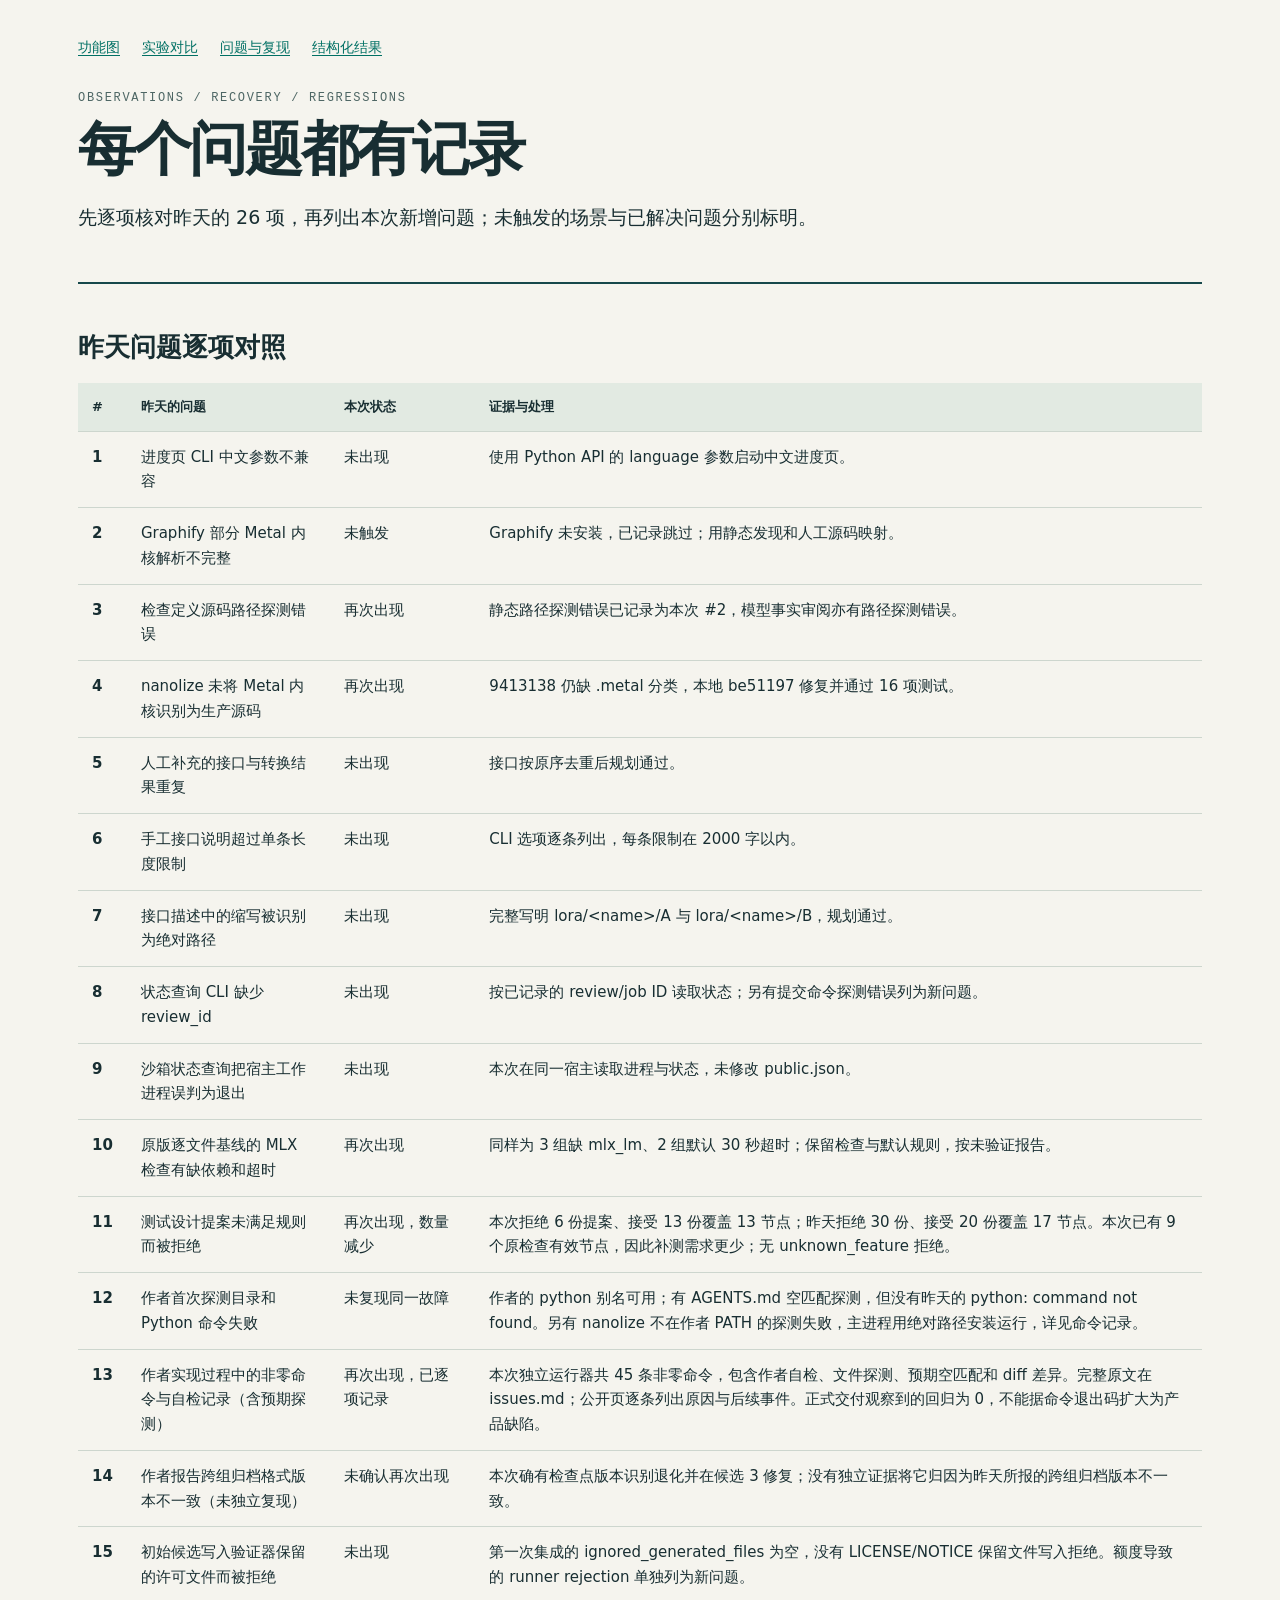
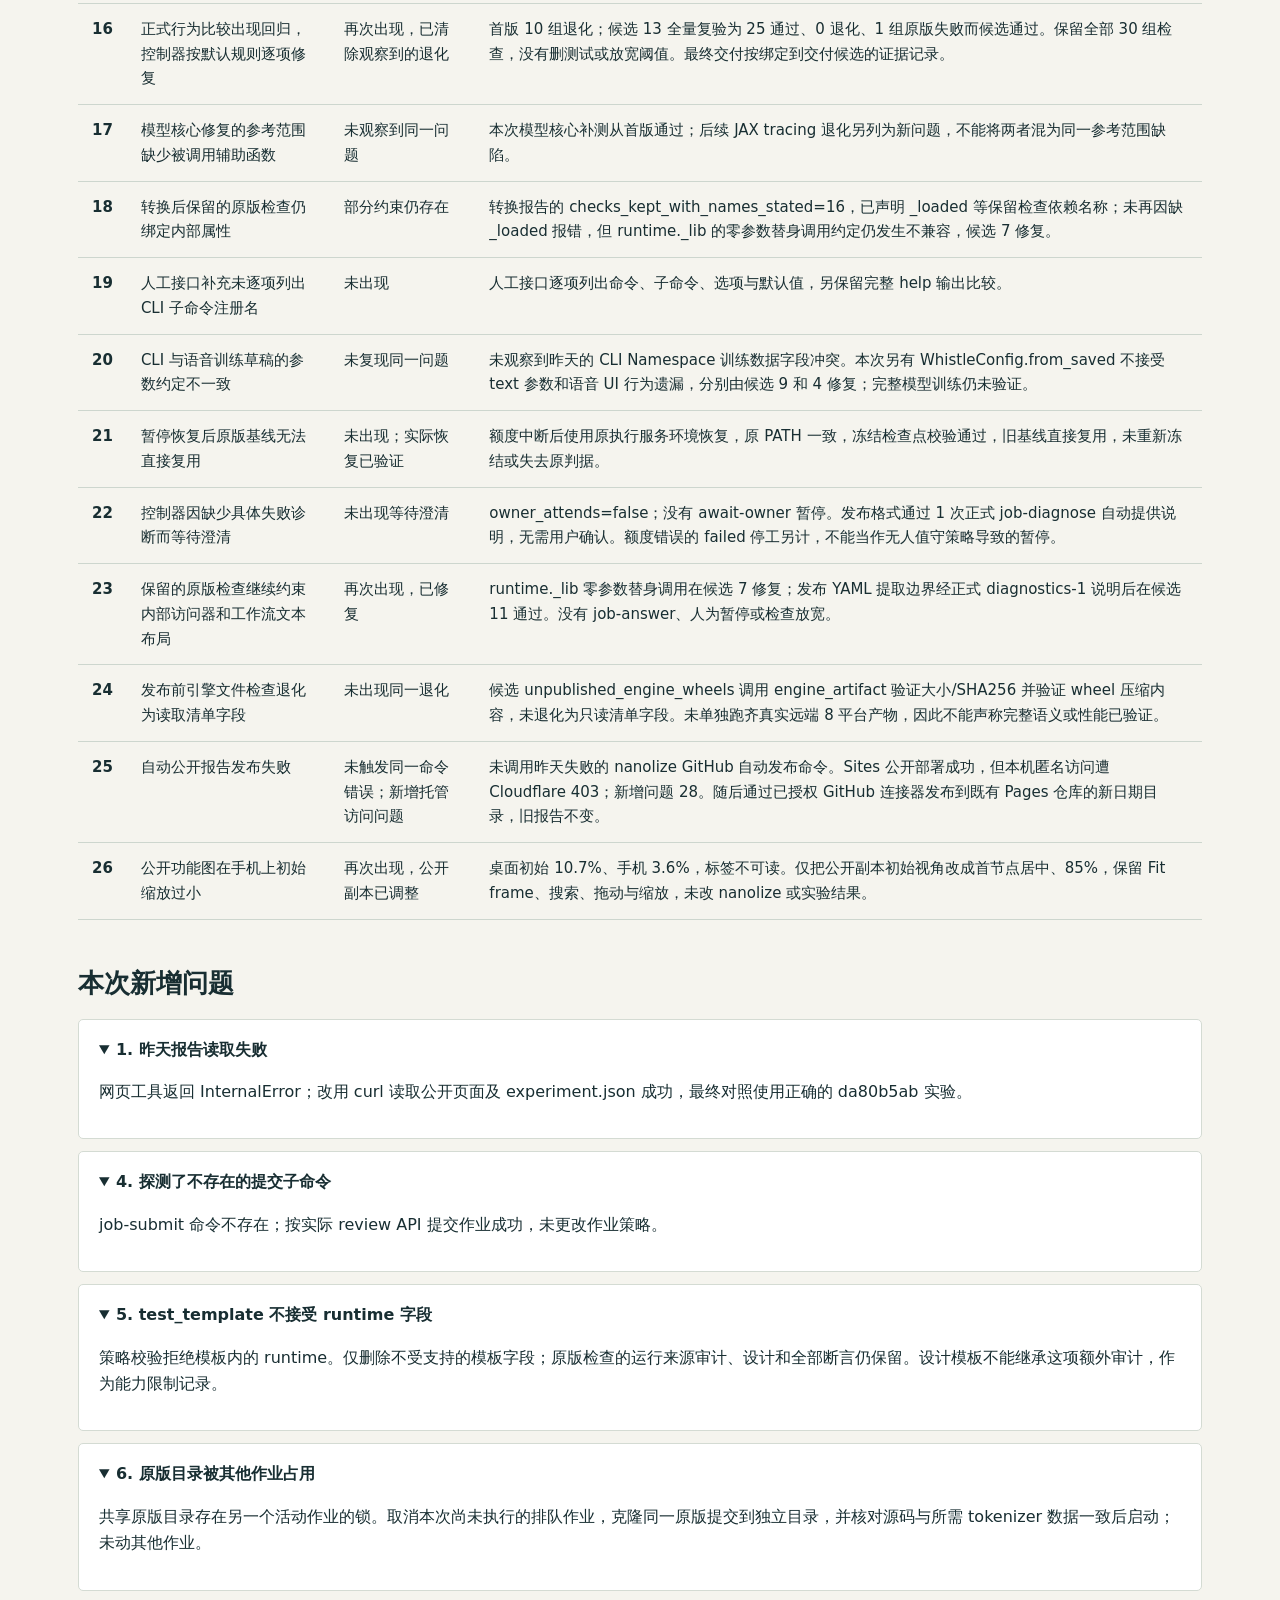
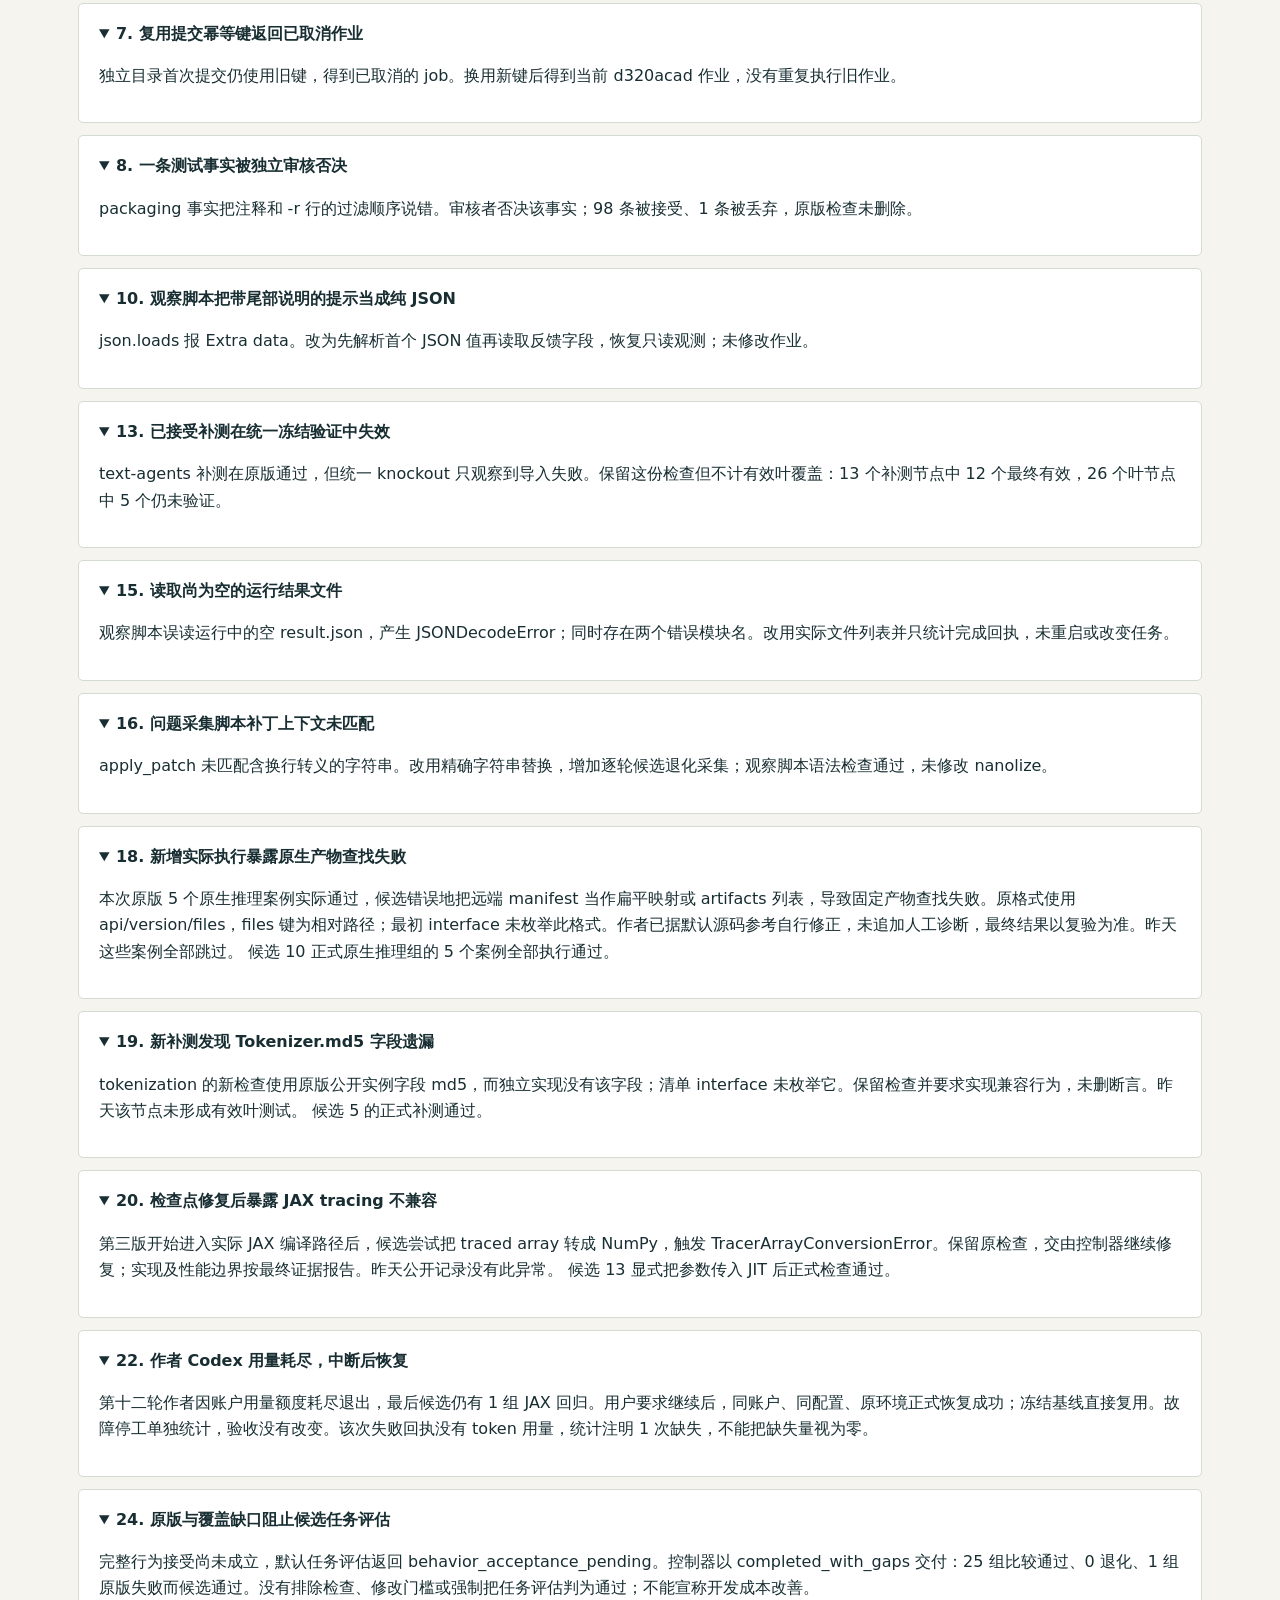
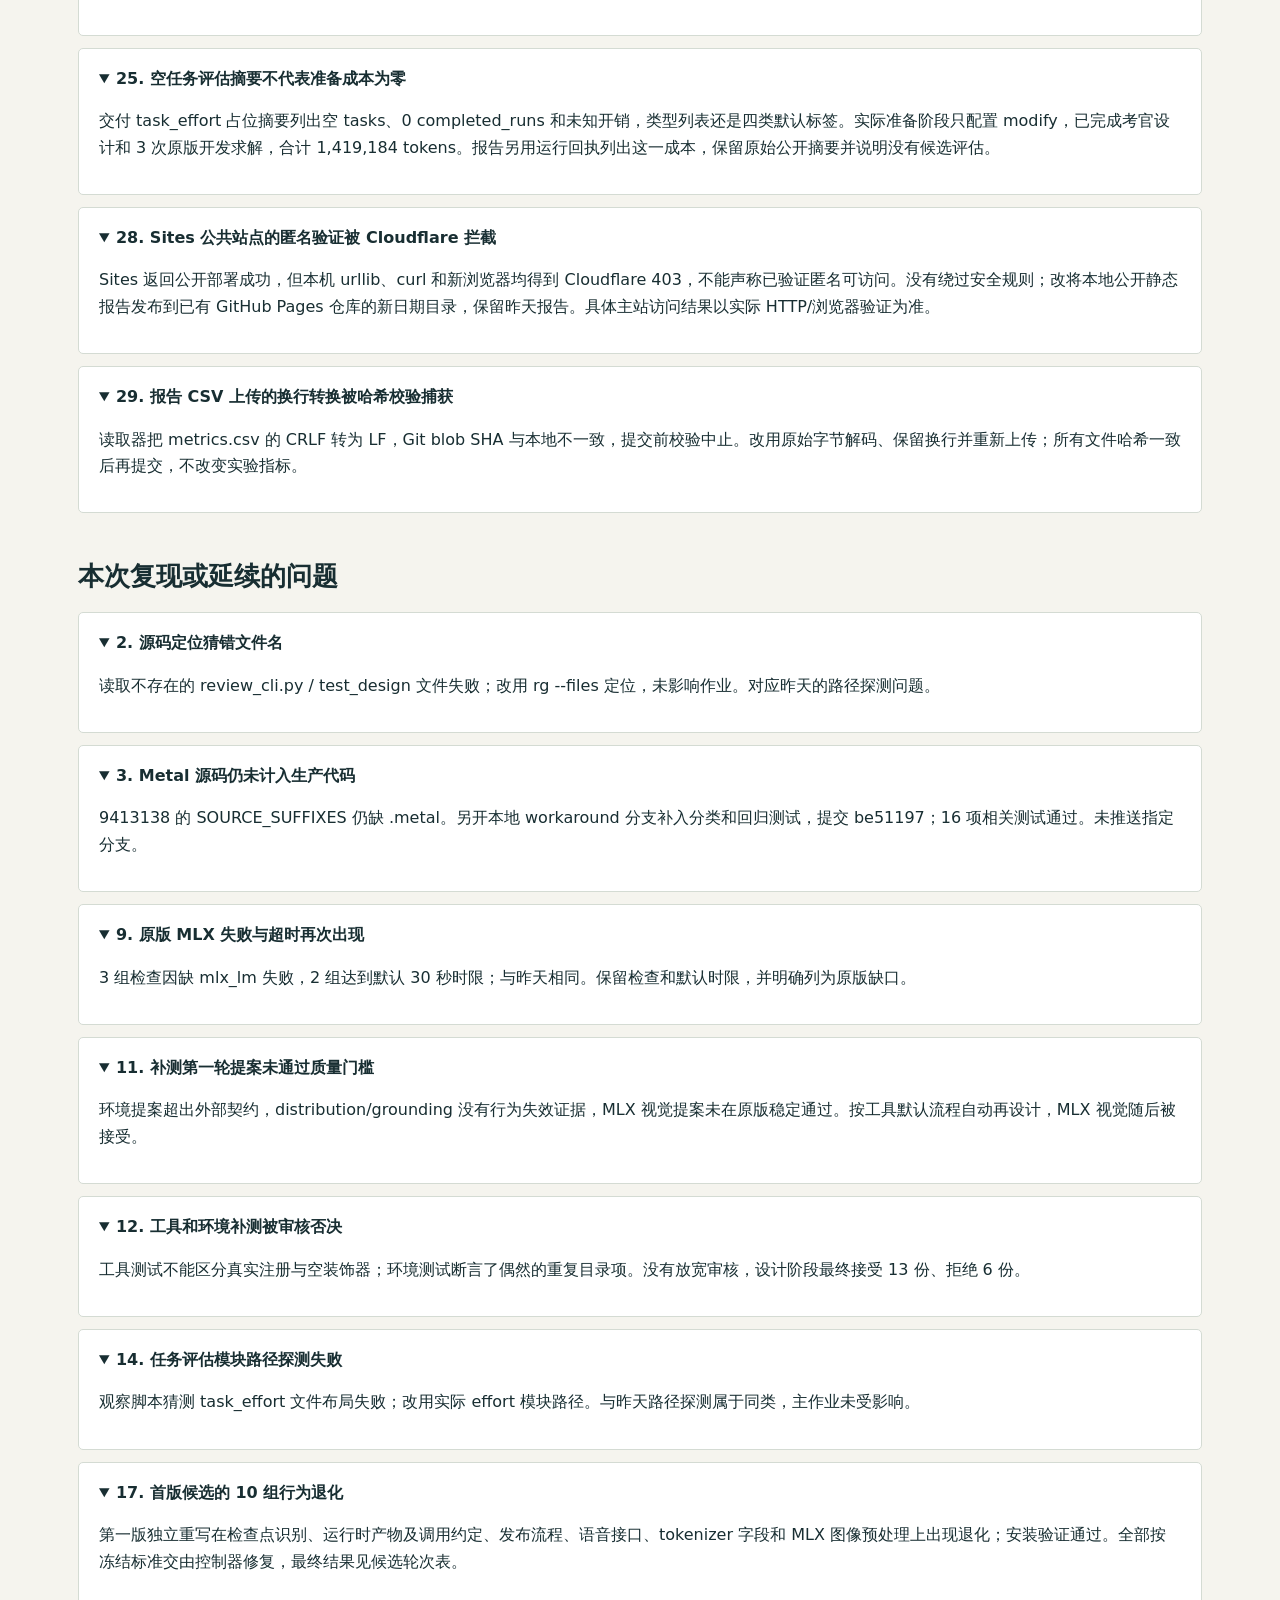
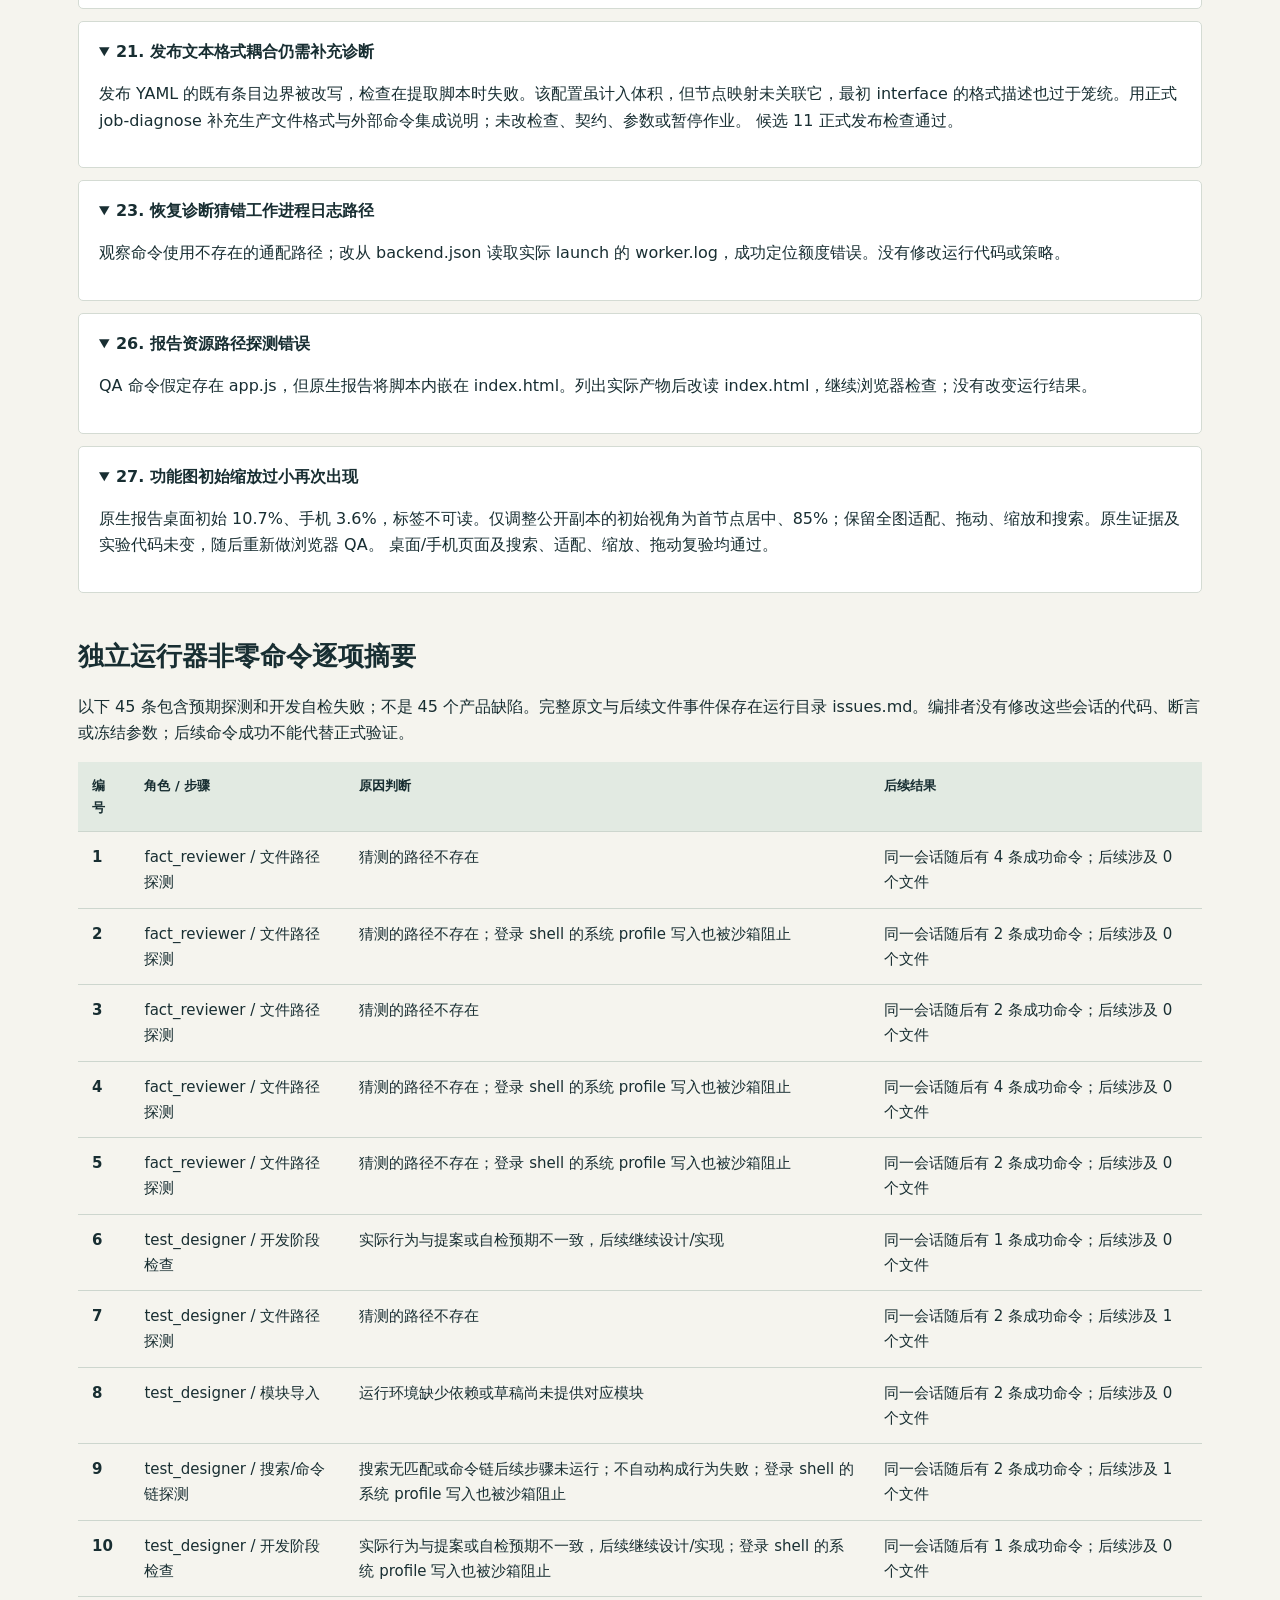
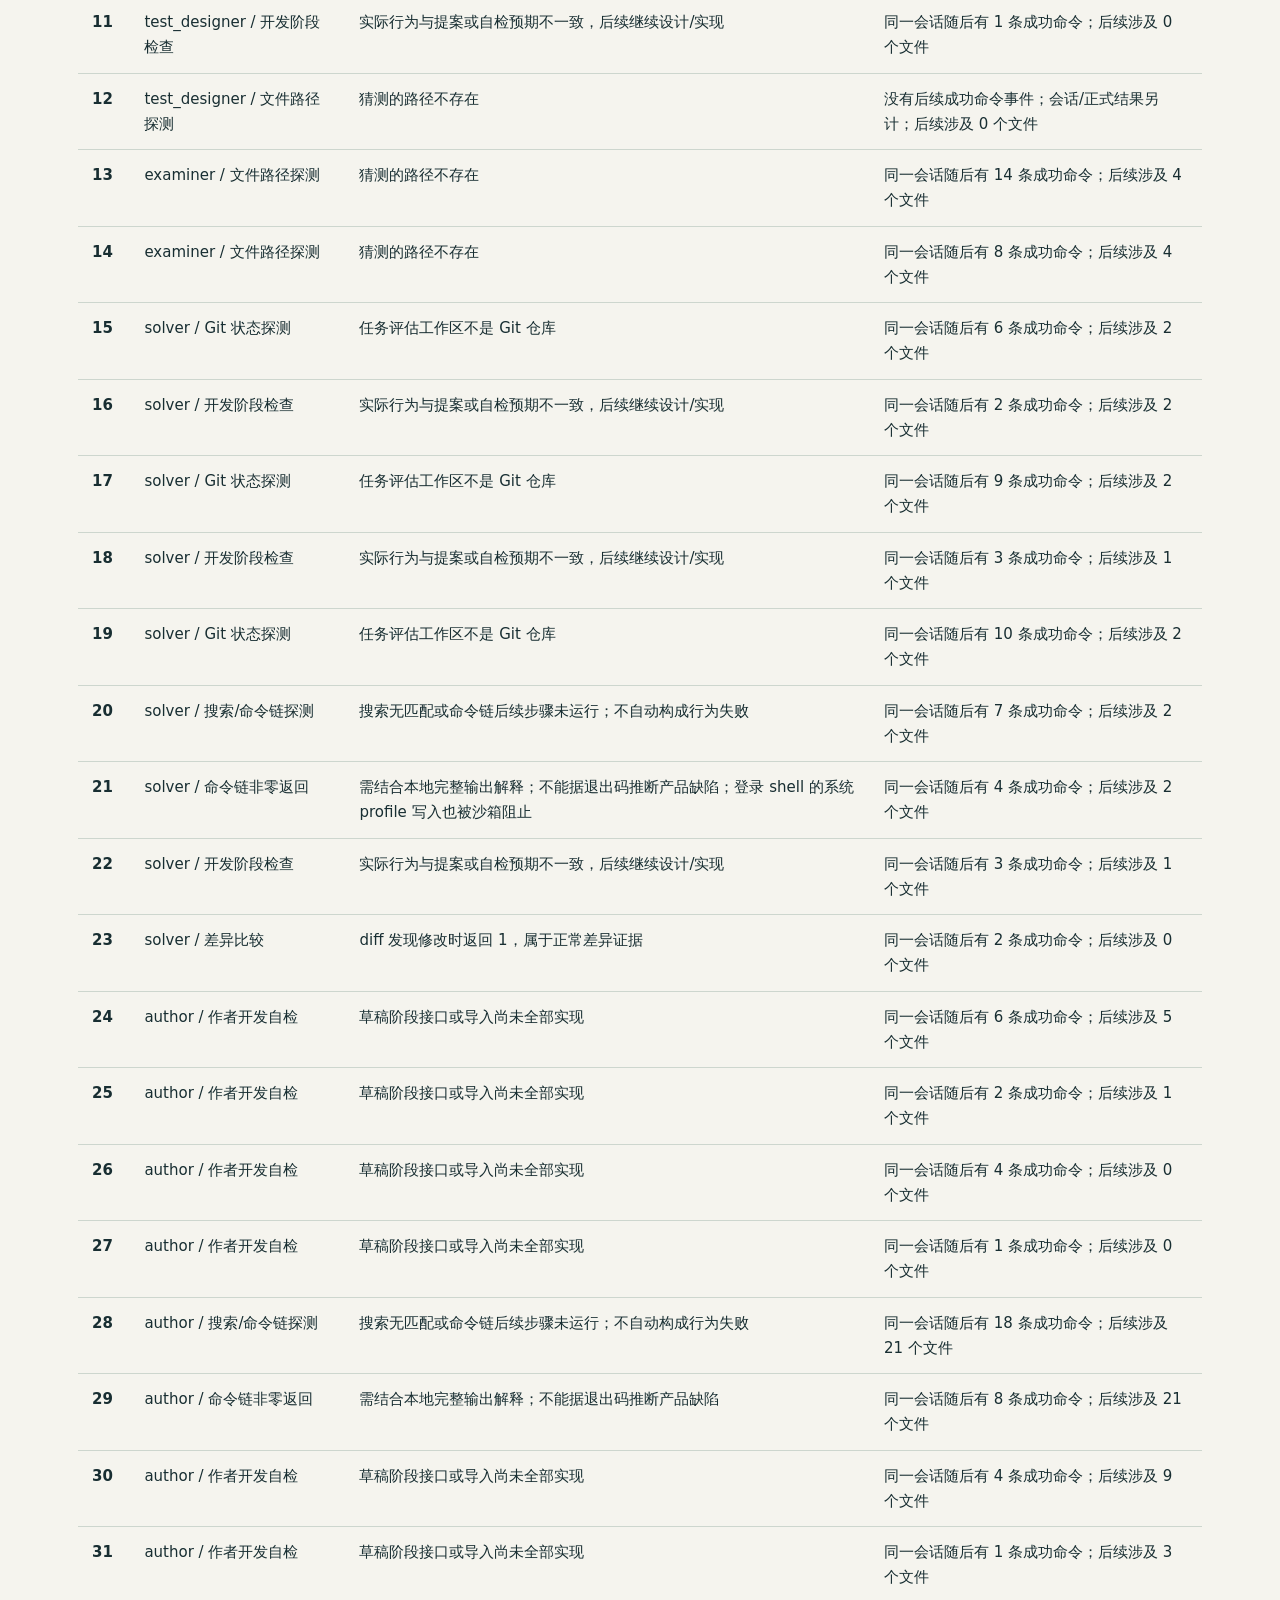
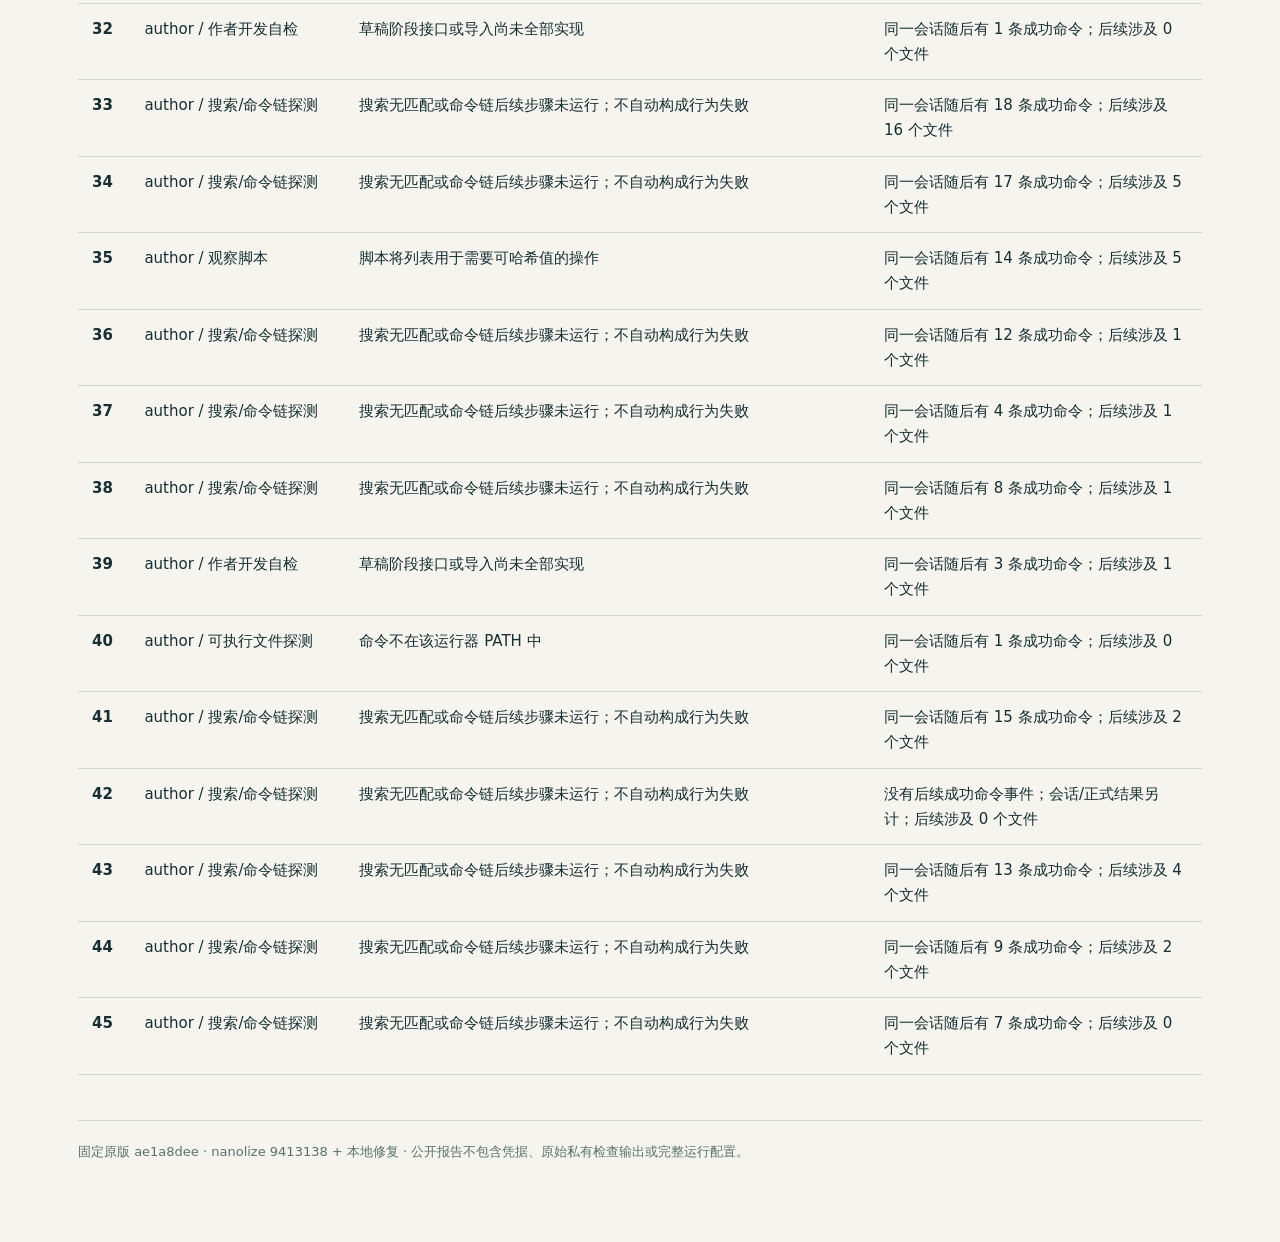
==== cactus-graph-contract-20261114-final/issues.html @ 319ea364 "Publish Cactus 9413138 completed run and prior-run comparison" ====
<!doctype html><html lang="zh-CN"><head><meta charset="utf-8"><meta name="viewport" content="width=device-width,initial-scale=1"><title>Cactus 9413138 · 问题对照</title><link rel="stylesheet" href="experiment.css"></head><body><main><nav><a href="index.html">功能图</a><a href="run-details.html">实验对比</a><a href="issues.html">问题与复现</a><a href="experiment.json">结构化结果</a></nav><header><p class="eyebrow">OBSERVATIONS / RECOVERY / REGRESSIONS</p><h1>每个问题都有记录</h1><p class="lead">先逐项核对昨天的 26 项，再列出本次新增问题；未触发的场景与已解决问题分别标明。</p></header><h2>昨天问题逐项对照</h2><div class="table-wrap"><table><thead><tr><th>#</th><th>昨天的问题</th><th>本次状态</th><th>证据与处理</th></tr></thead><tbody><tr><td>1</td><td>进度页 CLI 中文参数不兼容</td><td>未出现</td><td>使用 Python API 的 language 参数启动中文进度页。</td></tr><tr><td>2</td><td>Graphify 部分 Metal 内核解析不完整</td><td>未触发</td><td>Graphify 未安装，已记录跳过；用静态发现和人工源码映射。</td></tr><tr><td>3</td><td>检查定义源码路径探测错误</td><td>再次出现</td><td>静态路径探测错误已记录为本次 #2，模型事实审阅亦有路径探测错误。</td></tr><tr><td>4</td><td>nanolize 未将 Metal 内核识别为生产源码</td><td>再次出现</td><td>9413138 仍缺 .metal 分类，本地 be51197 修复并通过 16 项测试。</td></tr><tr><td>5</td><td>人工补充的接口与转换结果重复</td><td>未出现</td><td>接口按原序去重后规划通过。</td></tr><tr><td>6</td><td>手工接口说明超过单条长度限制</td><td>未出现</td><td>CLI 选项逐条列出，每条限制在 2000 字以内。</td></tr><tr><td>7</td><td>接口描述中的缩写被识别为绝对路径</td><td>未出现</td><td>完整写明 lora/&lt;name&gt;/A 与 lora/&lt;name&gt;/B，规划通过。</td></tr><tr><td>8</td><td>状态查询 CLI 缺少 review_id</td><td>未出现</td><td>按已记录的 review/job ID 读取状态；另有提交命令探测错误列为新问题。</td></tr><tr><td>9</td><td>沙箱状态查询把宿主工作进程误判为退出</td><td>未出现</td><td>本次在同一宿主读取进程与状态，未修改 public.json。</td></tr><tr><td>10</td><td>原版逐文件基线的 MLX 检查有缺依赖和超时</td><td>再次出现</td><td>同样为 3 组缺 mlx_lm、2 组默认 30 秒超时；保留检查与默认规则，按未验证报告。</td></tr><tr><td>11</td><td>测试设计提案未满足规则而被拒绝</td><td>再次出现，数量减少</td><td>本次拒绝 6 份提案、接受 13 份覆盖 13 节点；昨天拒绝 30 份、接受 20 份覆盖 17 节点。本次已有 9 个原检查有效节点，因此补测需求更少；无 unknown_feature 拒绝。</td></tr><tr><td>12</td><td>作者首次探测目录和 Python 命令失败</td><td>未复现同一故障</td><td>作者的 python 别名可用；有 AGENTS.md 空匹配探测，但没有昨天的 python: command not found。另有 nanolize 不在作者 PATH 的探测失败，主进程用绝对路径安装运行，详见命令记录。</td></tr><tr><td>13</td><td>作者实现过程中的非零命令与自检记录（含预期探测）</td><td>再次出现，已逐项记录</td><td>本次独立运行器共 45 条非零命令，包含作者自检、文件探测、预期空匹配和 diff 差异。完整原文在 issues.md；公开页逐条列出原因与后续事件。正式交付观察到的回归为 0，不能据命令退出码扩大为产品缺陷。</td></tr><tr><td>14</td><td>作者报告跨组归档格式版本不一致（未独立复现）</td><td>未确认再次出现</td><td>本次确有检查点版本识别退化并在候选 3 修复；没有独立证据将它归因为昨天所报的跨组归档版本不一致。</td></tr><tr><td>15</td><td>初始候选写入验证器保留的许可文件而被拒绝</td><td>未出现</td><td>第一次集成的 ignored_generated_files 为空，没有 LICENSE/NOTICE 保留文件写入拒绝。额度导致的 runner rejection 单独列为新问题。</td></tr><tr><td>16</td><td>正式行为比较出现回归，控制器按默认规则逐项修复</td><td>再次出现，已清除观察到的退化</td><td>首版 10 组退化；候选 13 全量复验为 25 通过、0 退化、1 组原版失败而候选通过。保留全部 30 组检查，没有删测试或放宽阈值。最终交付按绑定到交付候选的证据记录。</td></tr><tr><td>17</td><td>模型核心修复的参考范围缺少被调用辅助函数</td><td>未观察到同一问题</td><td>本次模型核心补测从首版通过；后续 JAX tracing 退化另列为新问题，不能将两者混为同一参考范围缺陷。</td></tr><tr><td>18</td><td>转换后保留的原版检查仍绑定内部属性</td><td>部分约束仍存在</td><td>转换报告的 checks_kept_with_names_stated=16，已声明 _loaded 等保留检查依赖名称；未再因缺 _loaded 报错，但 runtime._lib 的零参数替身调用约定仍发生不兼容，候选 7 修复。</td></tr><tr><td>19</td><td>人工接口补充未逐项列出 CLI 子命令注册名</td><td>未出现</td><td>人工接口逐项列出命令、子命令、选项与默认值，另保留完整 help 输出比较。</td></tr><tr><td>20</td><td>CLI 与语音训练草稿的参数约定不一致</td><td>未复现同一问题</td><td>未观察到昨天的 CLI Namespace 训练数据字段冲突。本次另有 WhistleConfig.from_saved 不接受 text 参数和语音 UI 行为遗漏，分别由候选 9 和 4 修复；完整模型训练仍未验证。</td></tr><tr><td>21</td><td>暂停恢复后原版基线无法直接复用</td><td>未出现；实际恢复已验证</td><td>额度中断后使用原执行服务环境恢复，原 PATH 一致，冻结检查点校验通过，旧基线直接复用，未重新冻结或失去原判据。</td></tr><tr><td>22</td><td>控制器因缺少具体失败诊断而等待澄清</td><td>未出现等待澄清</td><td>owner_attends=false；没有 await-owner 暂停。发布格式通过 1 次正式 job-diagnose 自动提供说明，无需用户确认。额度错误的 failed 停工另计，不能当作无人值守策略导致的暂停。</td></tr><tr><td>23</td><td>保留的原版检查继续约束内部访问器和工作流文本布局</td><td>再次出现，已修复</td><td>runtime._lib 零参数替身调用在候选 7 修复；发布 YAML 提取边界经正式 diagnostics-1 说明后在候选 11 通过。没有 job-answer、人为暂停或检查放宽。</td></tr><tr><td>24</td><td>发布前引擎文件检查退化为读取清单字段</td><td>未出现同一退化</td><td>候选 unpublished_engine_wheels 调用 engine_artifact 验证大小/SHA256 并验证 wheel 压缩内容，未退化为只读清单字段。未单独跑齐真实远端 8 平台产物，因此不能声称完整语义或性能已验证。</td></tr><tr><td>25</td><td>自动公开报告发布失败</td><td>未触发同一命令错误；新增托管访问问题</td><td>未调用昨天失败的 nanolize GitHub 自动发布命令。Sites 公开部署成功，但本机匿名访问遭 Cloudflare 403；新增问题 28。随后通过已授权 GitHub 连接器发布到既有 Pages 仓库的新日期目录，旧报告不变。</td></tr><tr><td>26</td><td>公开功能图在手机上初始缩放过小</td><td>再次出现，公开副本已调整</td><td>桌面初始 10.7%、手机 3.6%，标签不可读。仅把公开副本初始视角改成首节点居中、85%，保留 Fit frame、搜索、拖动与缩放，未改 nanolize 或实验结果。</td></tr></tbody></table></div><h2>本次新增问题</h2><details open><summary>1. 昨天报告读取失败</summary><p>网页工具返回 InternalError；改用 curl 读取公开页面及 experiment.json 成功，最终对照使用正确的 da80b5ab 实验。</p></details><details open><summary>4. 探测了不存在的提交子命令</summary><p>job-submit 命令不存在；按实际 review API 提交作业成功，未更改作业策略。</p></details><details open><summary>5. test_template 不接受 runtime 字段</summary><p>策略校验拒绝模板内的 runtime。仅删除不受支持的模板字段；原版检查的运行来源审计、设计和全部断言仍保留。设计模板不能继承这项额外审计，作为能力限制记录。</p></details><details open><summary>6. 原版目录被其他作业占用</summary><p>共享原版目录存在另一个活动作业的锁。取消本次尚未执行的排队作业，克隆同一原版提交到独立目录，并核对源码与所需 tokenizer 数据一致后启动；未动其他作业。</p></details><details open><summary>7. 复用提交幂等键返回已取消作业</summary><p>独立目录首次提交仍使用旧键，得到已取消的 job。换用新键后得到当前 d320acad 作业，没有重复执行旧作业。</p></details><details open><summary>8. 一条测试事实被独立审核否决</summary><p>packaging 事实把注释和 -r 行的过滤顺序说错。审核者否决该事实；98 条被接受、1 条被丢弃，原版检查未删除。</p></details><details open><summary>10. 观察脚本把带尾部说明的提示当成纯 JSON</summary><p>json.loads 报 Extra data。改为先解析首个 JSON 值再读取反馈字段，恢复只读观测；未修改作业。</p></details><details open><summary>13. 已接受补测在统一冻结验证中失效</summary><p>text-agents 补测在原版通过，但统一 knockout 只观察到导入失败。保留这份检查但不计有效叶覆盖：13 个补测节点中 12 个最终有效，26 个叶节点中 5 个仍未验证。</p></details><details open><summary>15. 读取尚为空的运行结果文件</summary><p>观察脚本误读运行中的空 result.json，产生 JSONDecodeError；同时存在两个错误模块名。改用实际文件列表并只统计完成回执，未重启或改变任务。</p></details><details open><summary>16. 问题采集脚本补丁上下文未匹配</summary><p>apply_patch 未匹配含换行转义的字符串。改用精确字符串替换，增加逐轮候选退化采集；观察脚本语法检查通过，未修改 nanolize。</p></details><details open><summary>18. 新增实际执行暴露原生产物查找失败</summary><p>本次原版 5 个原生推理案例实际通过，候选错误地把远端 manifest 当作扁平映射或 artifacts 列表，导致固定产物查找失败。原格式使用 api/version/files，files 键为相对路径；最初 interface 未枚举此格式。作者已据默认源码参考自行修正，未追加人工诊断，最终结果以复验为准。昨天这些案例全部跳过。 候选 10 正式原生推理组的 5 个案例全部执行通过。</p></details><details open><summary>19. 新补测发现 Tokenizer.md5 字段遗漏</summary><p>tokenization 的新检查使用原版公开实例字段 md5，而独立实现没有该字段；清单 interface 未枚举它。保留检查并要求实现兼容行为，未删断言。昨天该节点未形成有效叶测试。 候选 5 的正式补测通过。</p></details><details open><summary>20. 检查点修复后暴露 JAX tracing 不兼容</summary><p>第三版开始进入实际 JAX 编译路径后，候选尝试把 traced array 转成 NumPy，触发 TracerArrayConversionError。保留原检查，交由控制器继续修复；实现及性能边界按最终证据报告。昨天公开记录没有此异常。 候选 13 显式把参数传入 JIT 后正式检查通过。</p></details><details open><summary>22. 作者 Codex 用量耗尽，中断后恢复</summary><p>第十二轮作者因账户用量额度耗尽退出，最后候选仍有 1 组 JAX 回归。用户要求继续后，同账户、同配置、原环境正式恢复成功；冻结基线直接复用。故障停工单独统计，验收没有改变。该次失败回执没有 token 用量，统计注明 1 次缺失，不能把缺失量视为零。</p></details><details open><summary>24. 原版与覆盖缺口阻止候选任务评估</summary><p>完整行为接受尚未成立，默认任务评估返回 behavior_acceptance_pending。控制器以 completed_with_gaps 交付：25 组比较通过、0 退化、1 组原版失败而候选通过。没有排除检查、修改门槛或强制把任务评估判为通过；不能宣称开发成本改善。</p></details><details open><summary>25. 空任务评估摘要不代表准备成本为零</summary><p>交付 task_effort 占位摘要列出空 tasks、0 completed_runs 和未知开销，类型列表还是四类默认标签。实际准备阶段只配置 modify，已完成考官设计和 3 次原版开发求解，合计 1,419,184 tokens。报告另用运行回执列出这一成本，保留原始公开摘要并说明没有候选评估。</p></details><details open><summary>28. Sites 公共站点的匿名验证被 Cloudflare 拦截</summary><p>Sites 返回公开部署成功，但本机 urllib、curl 和新浏览器均得到 Cloudflare 403，不能声称已验证匿名可访问。没有绕过安全规则；改将本地公开静态报告发布到已有 GitHub Pages 仓库的新日期目录，保留昨天报告。具体主站访问结果以实际 HTTP/浏览器验证为准。</p></details><details open><summary>29. 报告 CSV 上传的换行转换被哈希校验捕获</summary><p>读取器把 metrics.csv 的 CRLF 转为 LF，Git blob SHA 与本地不一致，提交前校验中止。改用原始字节解码、保留换行并重新上传；所有文件哈希一致后再提交，不改变实验指标。</p></details><h2>本次复现或延续的问题</h2><details open><summary>2. 源码定位猜错文件名</summary><p>读取不存在的 review_cli.py / test_design 文件失败；改用 rg --files 定位，未影响作业。对应昨天的路径探测问题。</p></details><details open><summary>3. Metal 源码仍未计入生产代码</summary><p>9413138 的 SOURCE_SUFFIXES 仍缺 .metal。另开本地 workaround 分支补入分类和回归测试，提交 be51197；16 项相关测试通过。未推送指定分支。</p></details><details open><summary>9. 原版 MLX 失败与超时再次出现</summary><p>3 组检查因缺 mlx_lm 失败，2 组达到默认 30 秒时限；与昨天相同。保留检查和默认时限，并明确列为原版缺口。</p></details><details open><summary>11. 补测第一轮提案未通过质量门槛</summary><p>环境提案超出外部契约，distribution/grounding 没有行为失效证据，MLX 视觉提案未在原版稳定通过。按工具默认流程自动再设计，MLX 视觉随后被接受。</p></details><details open><summary>12. 工具和环境补测被审核否决</summary><p>工具测试不能区分真实注册与空装饰器；环境测试断言了偶然的重复目录项。没有放宽审核，设计阶段最终接受 13 份、拒绝 6 份。</p></details><details open><summary>14. 任务评估模块路径探测失败</summary><p>观察脚本猜测 task_effort 文件布局失败；改用实际 effort 模块路径。与昨天路径探测属于同类，主作业未受影响。</p></details><details open><summary>17. 首版候选的 10 组行为退化</summary><p>第一版独立重写在检查点识别、运行时产物及调用约定、发布流程、语音接口、tokenizer 字段和 MLX 图像预处理上出现退化；安装验证通过。全部按冻结标准交由控制器修复，最终结果见候选轮次表。</p></details><details open><summary>21. 发布文本格式耦合仍需补充诊断</summary><p>发布 YAML 的既有条目边界被改写，检查在提取脚本时失败。该配置虽计入体积，但节点映射未关联它，最初 interface 的格式描述也过于笼统。用正式 job-diagnose 补充生产文件格式与外部命令集成说明；未改检查、契约、参数或暂停作业。 候选 11 正式发布检查通过。</p></details><details open><summary>23. 恢复诊断猜错工作进程日志路径</summary><p>观察命令使用不存在的通配路径；改从 backend.json 读取实际 launch 的 worker.log，成功定位额度错误。没有修改运行代码或策略。</p></details><details open><summary>26. 报告资源路径探测错误</summary><p>QA 命令假定存在 app.js，但原生报告将脚本内嵌在 index.html。列出实际产物后改读 index.html，继续浏览器检查；没有改变运行结果。</p></details><details open><summary>27. 功能图初始缩放过小再次出现</summary><p>原生报告桌面初始 10.7%、手机 3.6%，标签不可读。仅调整公开副本的初始视角为首节点居中、85%；保留全图适配、拖动、缩放和搜索。原生证据及实验代码未变，随后重新做浏览器 QA。 桌面/手机页面及搜索、适配、缩放、拖动复验均通过。</p></details><h2>独立运行器非零命令逐项摘要</h2><p>以下 45 条包含预期探测和开发自检失败；不是 45 个产品缺陷。完整原文与后续文件事件保存在运行目录 issues.md。编排者没有修改这些会话的代码、断言或冻结参数；后续命令成功不能代替正式验证。</p><div class="table-wrap"><table><thead><tr><th>编号</th><th>角色 / 步骤</th><th>原因判断</th><th>后续结果</th></tr></thead><tbody><tr><td>1</td><td>fact_reviewer / 文件路径探测</td><td>猜测的路径不存在</td><td>同一会话随后有 4 条成功命令；后续涉及 0 个文件</td></tr><tr><td>2</td><td>fact_reviewer / 文件路径探测</td><td>猜测的路径不存在；登录 shell 的系统 profile 写入也被沙箱阻止</td><td>同一会话随后有 2 条成功命令；后续涉及 0 个文件</td></tr><tr><td>3</td><td>fact_reviewer / 文件路径探测</td><td>猜测的路径不存在</td><td>同一会话随后有 2 条成功命令；后续涉及 0 个文件</td></tr><tr><td>4</td><td>fact_reviewer / 文件路径探测</td><td>猜测的路径不存在；登录 shell 的系统 profile 写入也被沙箱阻止</td><td>同一会话随后有 4 条成功命令；后续涉及 0 个文件</td></tr><tr><td>5</td><td>fact_reviewer / 文件路径探测</td><td>猜测的路径不存在；登录 shell 的系统 profile 写入也被沙箱阻止</td><td>同一会话随后有 2 条成功命令；后续涉及 0 个文件</td></tr><tr><td>6</td><td>test_designer / 开发阶段检查</td><td>实际行为与提案或自检预期不一致，后续继续设计/实现</td><td>同一会话随后有 1 条成功命令；后续涉及 0 个文件</td></tr><tr><td>7</td><td>test_designer / 文件路径探测</td><td>猜测的路径不存在</td><td>同一会话随后有 2 条成功命令；后续涉及 1 个文件</td></tr><tr><td>8</td><td>test_designer / 模块导入</td><td>运行环境缺少依赖或草稿尚未提供对应模块</td><td>同一会话随后有 2 条成功命令；后续涉及 0 个文件</td></tr><tr><td>9</td><td>test_designer / 搜索/命令链探测</td><td>搜索无匹配或命令链后续步骤未运行；不自动构成行为失败；登录 shell 的系统 profile 写入也被沙箱阻止</td><td>同一会话随后有 2 条成功命令；后续涉及 1 个文件</td></tr><tr><td>10</td><td>test_designer / 开发阶段检查</td><td>实际行为与提案或自检预期不一致，后续继续设计/实现；登录 shell 的系统 profile 写入也被沙箱阻止</td><td>同一会话随后有 1 条成功命令；后续涉及 0 个文件</td></tr><tr><td>11</td><td>test_designer / 开发阶段检查</td><td>实际行为与提案或自检预期不一致，后续继续设计/实现</td><td>同一会话随后有 1 条成功命令；后续涉及 0 个文件</td></tr><tr><td>12</td><td>test_designer / 文件路径探测</td><td>猜测的路径不存在</td><td>没有后续成功命令事件；会话/正式结果另计；后续涉及 0 个文件</td></tr><tr><td>13</td><td>examiner / 文件路径探测</td><td>猜测的路径不存在</td><td>同一会话随后有 14 条成功命令；后续涉及 4 个文件</td></tr><tr><td>14</td><td>examiner / 文件路径探测</td><td>猜测的路径不存在</td><td>同一会话随后有 8 条成功命令；后续涉及 4 个文件</td></tr><tr><td>15</td><td>solver / Git 状态探测</td><td>任务评估工作区不是 Git 仓库</td><td>同一会话随后有 6 条成功命令；后续涉及 2 个文件</td></tr><tr><td>16</td><td>solver / 开发阶段检查</td><td>实际行为与提案或自检预期不一致，后续继续设计/实现</td><td>同一会话随后有 2 条成功命令；后续涉及 2 个文件</td></tr><tr><td>17</td><td>solver / Git 状态探测</td><td>任务评估工作区不是 Git 仓库</td><td>同一会话随后有 9 条成功命令；后续涉及 2 个文件</td></tr><tr><td>18</td><td>solver / 开发阶段检查</td><td>实际行为与提案或自检预期不一致，后续继续设计/实现</td><td>同一会话随后有 3 条成功命令；后续涉及 1 个文件</td></tr><tr><td>19</td><td>solver / Git 状态探测</td><td>任务评估工作区不是 Git 仓库</td><td>同一会话随后有 10 条成功命令；后续涉及 2 个文件</td></tr><tr><td>20</td><td>solver / 搜索/命令链探测</td><td>搜索无匹配或命令链后续步骤未运行；不自动构成行为失败</td><td>同一会话随后有 7 条成功命令；后续涉及 2 个文件</td></tr><tr><td>21</td><td>solver / 命令链非零返回</td><td>需结合本地完整输出解释；不能据退出码推断产品缺陷；登录 shell 的系统 profile 写入也被沙箱阻止</td><td>同一会话随后有 4 条成功命令；后续涉及 2 个文件</td></tr><tr><td>22</td><td>solver / 开发阶段检查</td><td>实际行为与提案或自检预期不一致，后续继续设计/实现</td><td>同一会话随后有 3 条成功命令；后续涉及 1 个文件</td></tr><tr><td>23</td><td>solver / 差异比较</td><td>diff 发现修改时返回 1，属于正常差异证据</td><td>同一会话随后有 2 条成功命令；后续涉及 0 个文件</td></tr><tr><td>24</td><td>author / 作者开发自检</td><td>草稿阶段接口或导入尚未全部实现</td><td>同一会话随后有 6 条成功命令；后续涉及 5 个文件</td></tr><tr><td>25</td><td>author / 作者开发自检</td><td>草稿阶段接口或导入尚未全部实现</td><td>同一会话随后有 2 条成功命令；后续涉及 1 个文件</td></tr><tr><td>26</td><td>author / 作者开发自检</td><td>草稿阶段接口或导入尚未全部实现</td><td>同一会话随后有 4 条成功命令；后续涉及 0 个文件</td></tr><tr><td>27</td><td>author / 作者开发自检</td><td>草稿阶段接口或导入尚未全部实现</td><td>同一会话随后有 1 条成功命令；后续涉及 0 个文件</td></tr><tr><td>28</td><td>author / 搜索/命令链探测</td><td>搜索无匹配或命令链后续步骤未运行；不自动构成行为失败</td><td>同一会话随后有 18 条成功命令；后续涉及 21 个文件</td></tr><tr><td>29</td><td>author / 命令链非零返回</td><td>需结合本地完整输出解释；不能据退出码推断产品缺陷</td><td>同一会话随后有 8 条成功命令；后续涉及 21 个文件</td></tr><tr><td>30</td><td>author / 作者开发自检</td><td>草稿阶段接口或导入尚未全部实现</td><td>同一会话随后有 4 条成功命令；后续涉及 9 个文件</td></tr><tr><td>31</td><td>author / 作者开发自检</td><td>草稿阶段接口或导入尚未全部实现</td><td>同一会话随后有 1 条成功命令；后续涉及 3 个文件</td></tr><tr><td>32</td><td>author / 作者开发自检</td><td>草稿阶段接口或导入尚未全部实现</td><td>同一会话随后有 1 条成功命令；后续涉及 0 个文件</td></tr><tr><td>33</td><td>author / 搜索/命令链探测</td><td>搜索无匹配或命令链后续步骤未运行；不自动构成行为失败</td><td>同一会话随后有 18 条成功命令；后续涉及 16 个文件</td></tr><tr><td>34</td><td>author / 搜索/命令链探测</td><td>搜索无匹配或命令链后续步骤未运行；不自动构成行为失败</td><td>同一会话随后有 17 条成功命令；后续涉及 5 个文件</td></tr><tr><td>35</td><td>author / 观察脚本</td><td>脚本将列表用于需要可哈希值的操作</td><td>同一会话随后有 14 条成功命令；后续涉及 5 个文件</td></tr><tr><td>36</td><td>author / 搜索/命令链探测</td><td>搜索无匹配或命令链后续步骤未运行；不自动构成行为失败</td><td>同一会话随后有 12 条成功命令；后续涉及 1 个文件</td></tr><tr><td>37</td><td>author / 搜索/命令链探测</td><td>搜索无匹配或命令链后续步骤未运行；不自动构成行为失败</td><td>同一会话随后有 4 条成功命令；后续涉及 1 个文件</td></tr><tr><td>38</td><td>author / 搜索/命令链探测</td><td>搜索无匹配或命令链后续步骤未运行；不自动构成行为失败</td><td>同一会话随后有 8 条成功命令；后续涉及 1 个文件</td></tr><tr><td>39</td><td>author / 作者开发自检</td><td>草稿阶段接口或导入尚未全部实现</td><td>同一会话随后有 3 条成功命令；后续涉及 1 个文件</td></tr><tr><td>40</td><td>author / 可执行文件探测</td><td>命令不在该运行器 PATH 中</td><td>同一会话随后有 1 条成功命令；后续涉及 0 个文件</td></tr><tr><td>41</td><td>author / 搜索/命令链探测</td><td>搜索无匹配或命令链后续步骤未运行；不自动构成行为失败</td><td>同一会话随后有 15 条成功命令；后续涉及 2 个文件</td></tr><tr><td>42</td><td>author / 搜索/命令链探测</td><td>搜索无匹配或命令链后续步骤未运行；不自动构成行为失败</td><td>没有后续成功命令事件；会话/正式结果另计；后续涉及 0 个文件</td></tr><tr><td>43</td><td>author / 搜索/命令链探测</td><td>搜索无匹配或命令链后续步骤未运行；不自动构成行为失败</td><td>同一会话随后有 13 条成功命令；后续涉及 4 个文件</td></tr><tr><td>44</td><td>author / 搜索/命令链探测</td><td>搜索无匹配或命令链后续步骤未运行；不自动构成行为失败</td><td>同一会话随后有 9 条成功命令；后续涉及 2 个文件</td></tr><tr><td>45</td><td>author / 搜索/命令链探测</td><td>搜索无匹配或命令链后续步骤未运行；不自动构成行为失败</td><td>同一会话随后有 7 条成功命令；后续涉及 0 个文件</td></tr></tbody></table></div><footer>固定原版 ae1a8dee · nanolize 9413138 + 本地修复 · 公开报告不包含凭据、原始私有检查输出或完整运行配置。</footer></main></body></html>
---- cactus-graph-contract-20261114-final/experiment.css ----
*{box-sizing:border-box}body{margin:0;background:#f5f4ee;color:#182e32;font:16px/1.65 system-ui,-apple-system,sans-serif}main{max-width:1180px;margin:auto;padding:36px 28px 80px}header{padding:20px 0 30px;border-bottom:2px solid #16484b}h1{font-size:clamp(32px,5vw,58px);line-height:1.12;letter-spacing:-.04em;margin:12px 0 20px}h2{font-size:26px;margin:42px 0 14px}h3{font-size:19px}a{color:#007064;text-underline-offset:3px}nav{display:flex;gap:22px;flex-wrap:wrap;font-size:14px}.eyebrow{font:12px ui-monospace,monospace;letter-spacing:.14em;color:#4d6664}.lead{max-width:880px;font-size:19px}.metrics{display:grid;grid-template-columns:repeat(4,1fr);border:1px solid #bdccc3;margin:25px 0}.metric{padding:22px;border-right:1px solid #bdccc3}.metric:last-child{border:0}.metric strong{display:block;font-size:36px;letter-spacing:-.04em;line-height:1.3}.metric span{font-size:14px;color:#57706b}.note{padding:18px 22px;border-left:4px solid #b38b40;background:#fff6df;margin:20px 0}.table-wrap{overflow:auto}table{border-collapse:collapse;width:100%;font-size:15px}th,td{padding:13px 14px;text-align:left;vertical-align:top;border-bottom:1px solid #cdd6ce}th{background:#e2eae2;font-size:13px}td:first-child{font-weight:550}details{padding:17px 20px;margin:12px 0;background:#fff;border:1px solid #d4dbd3;border-radius:5px}summary{cursor:pointer;font-weight:650}pre{white-space:pre-wrap;overflow-wrap:anywhere;font:13px/1.65 ui-monospace,monospace}code{overflow-wrap:anywhere}.muted{color:#5a716c;font-size:14px}.bar{height:16px;background:#dbe3d9;border-radius:3px;margin:8px 0 15px}.bar i{height:100%;display:block;background:#167369}.compare{display:grid;grid-template-columns:1fr 1fr;gap:30px}.tag{display:inline-block;padding:4px 10px;background:#e2eae2;font:13px ui-monospace,monospace}footer{margin-top:45px;border-top:1px solid #cdd6ce;padding-top:20px;font-size:13px;color:#5a716c}@media(max-width:680px){main{padding:24px 16px 60px}.metrics{grid-template-columns:1fr 1fr}.metric{padding:17px;border-bottom:1px solid #bdccc3}.metric strong{font-size:28px}.compare{grid-template-columns:1fr}th,td{padding:10px}.lead{font-size:17px}}
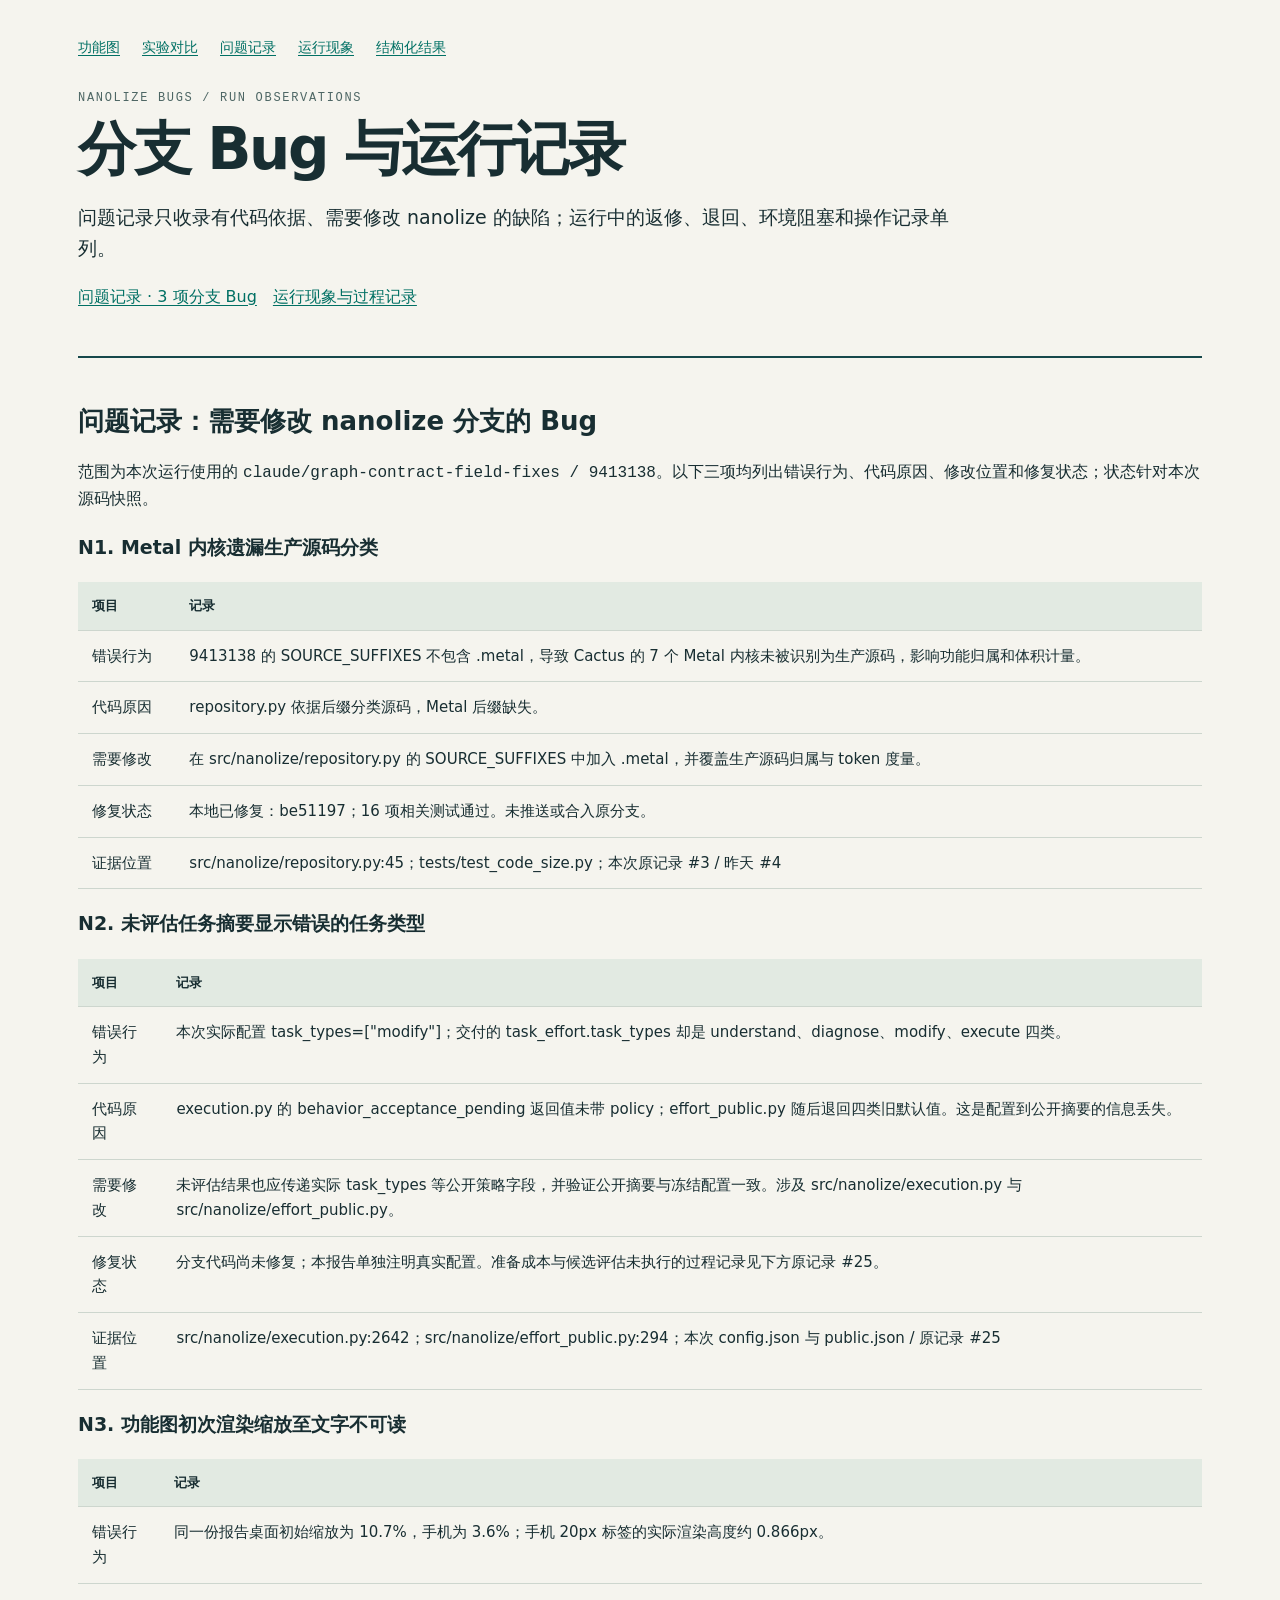
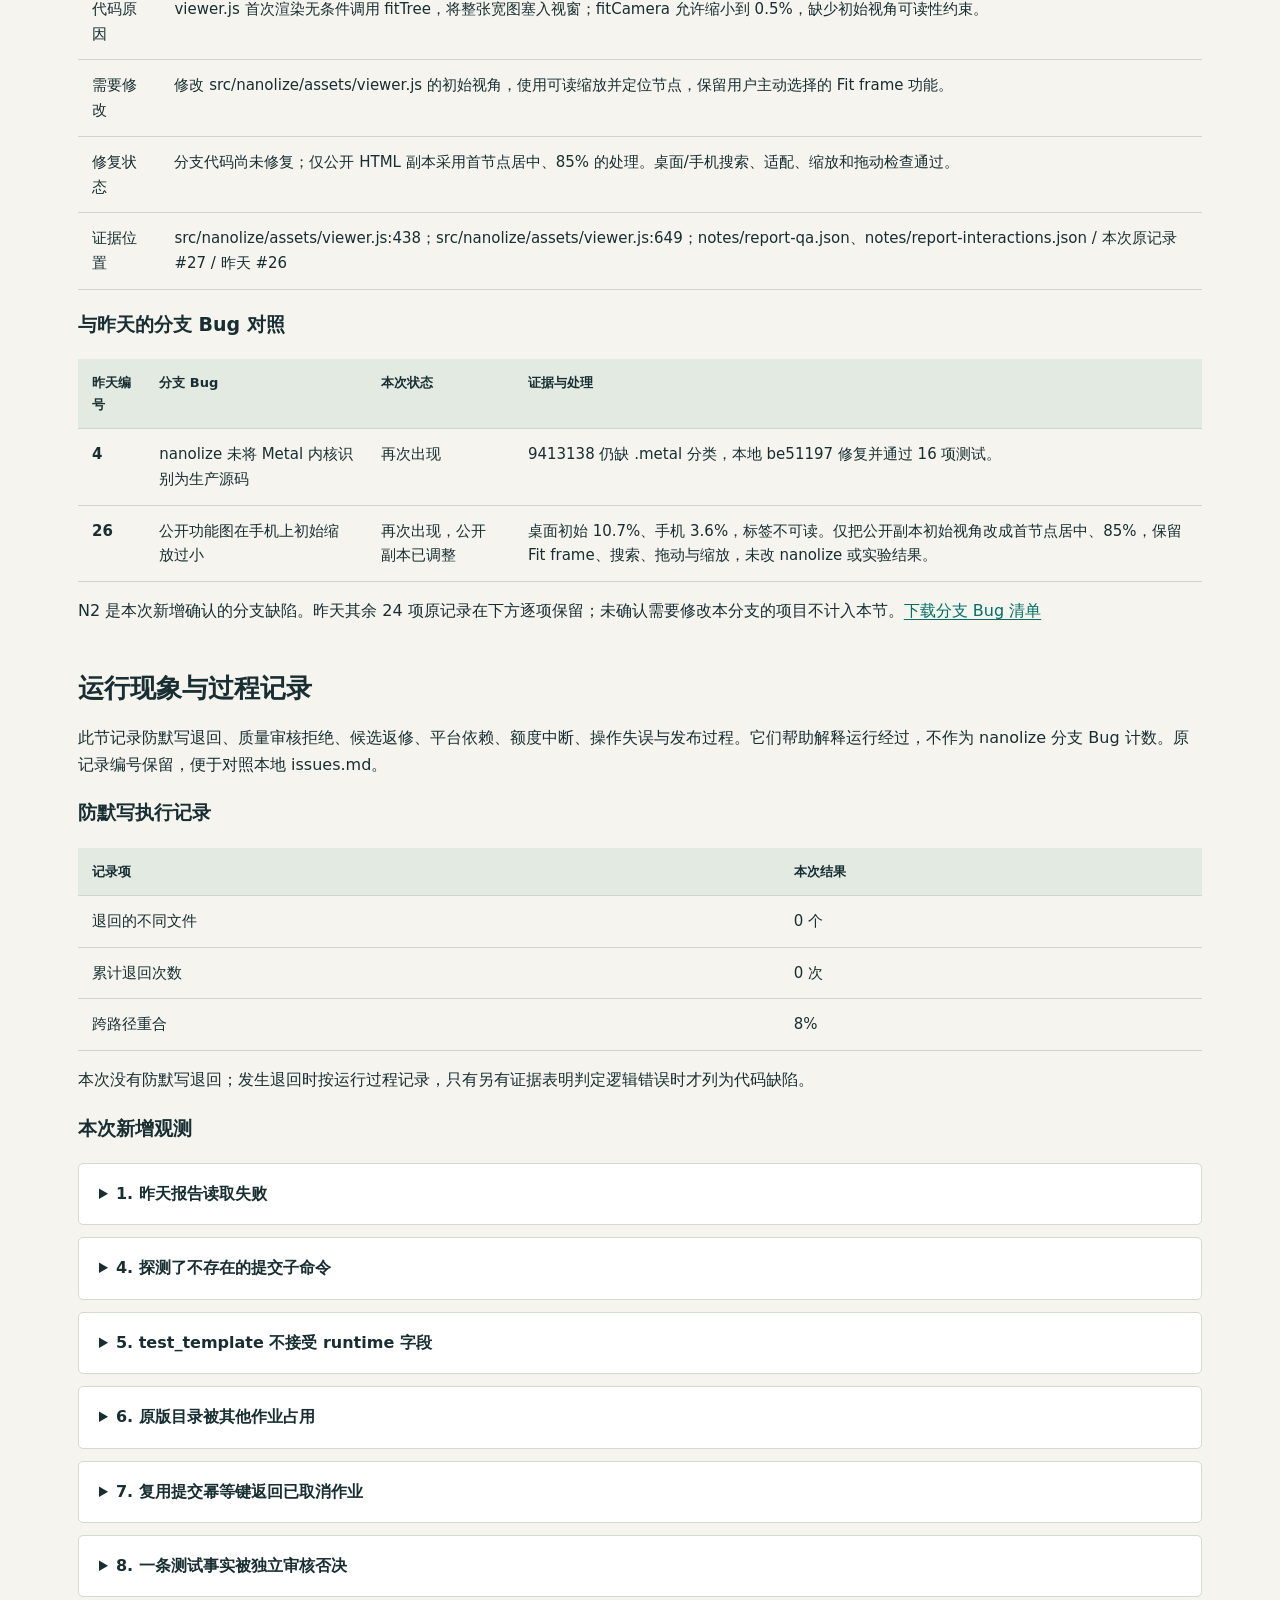
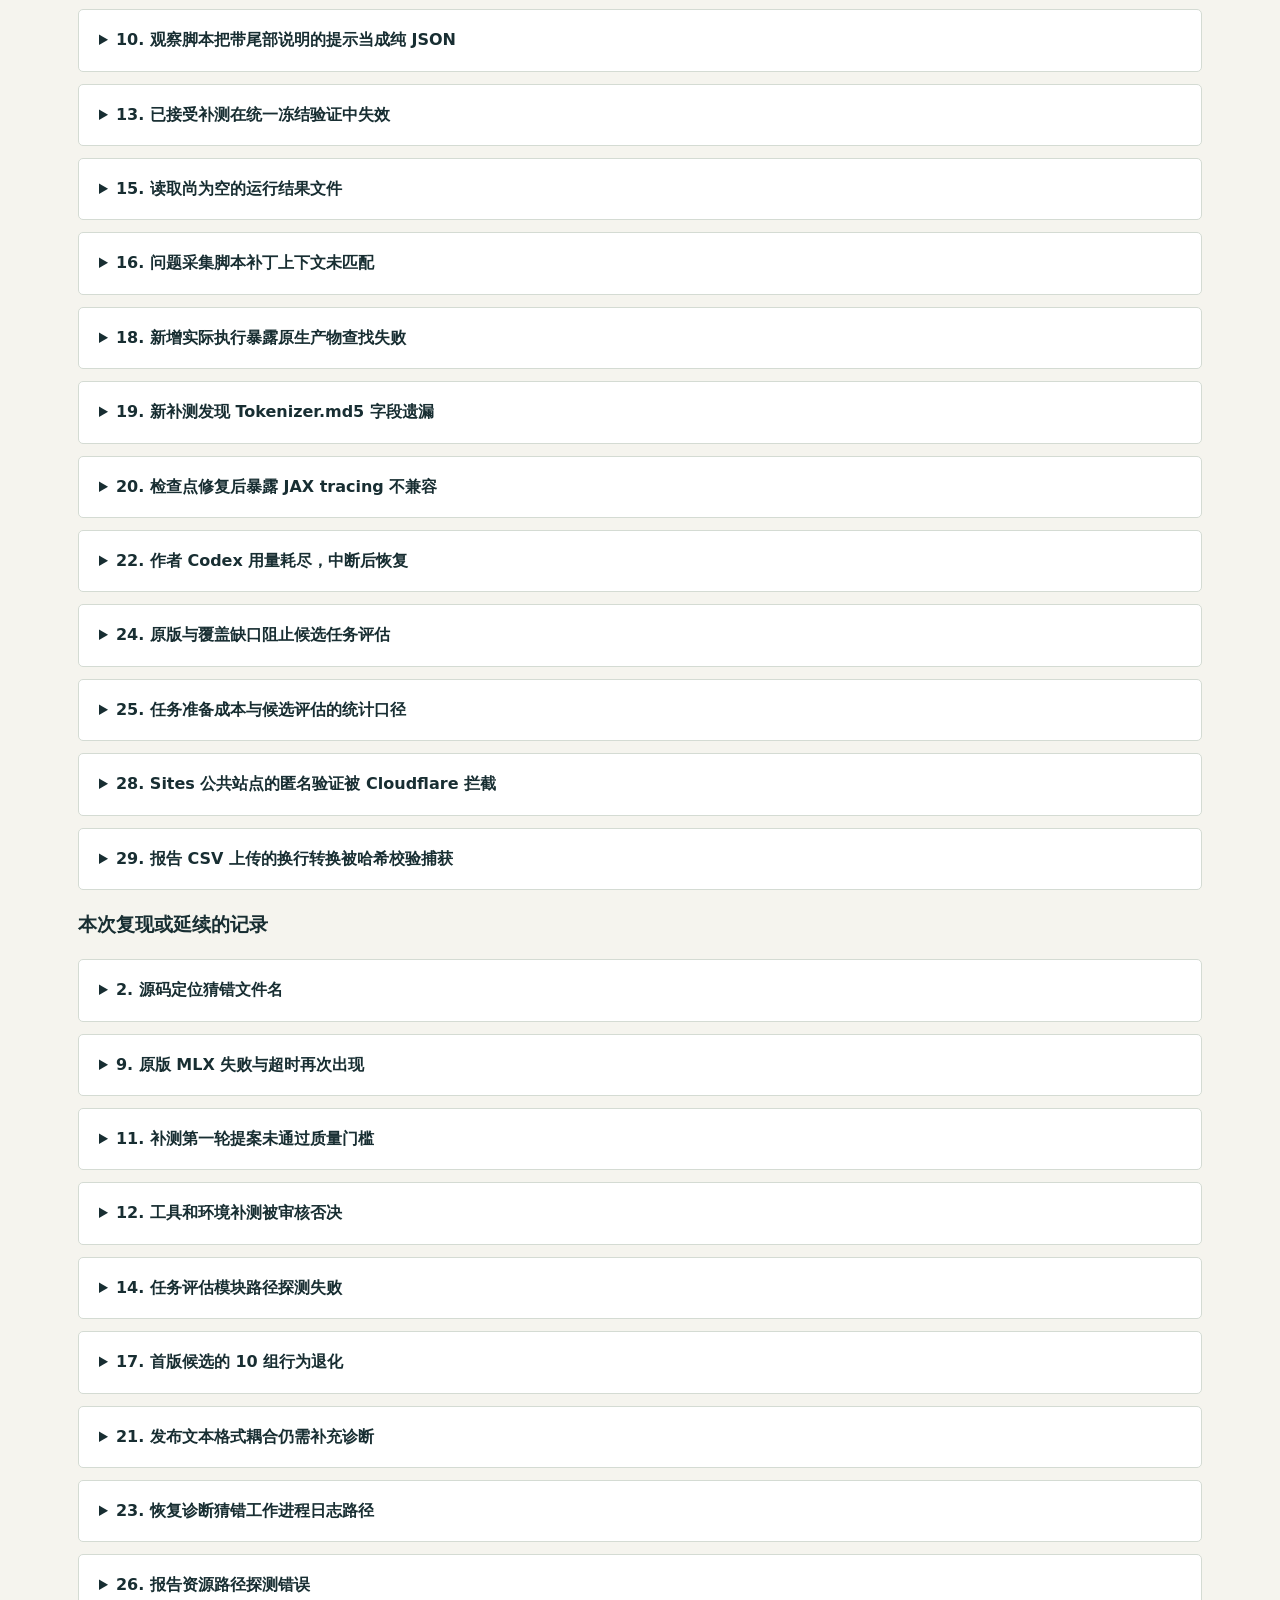
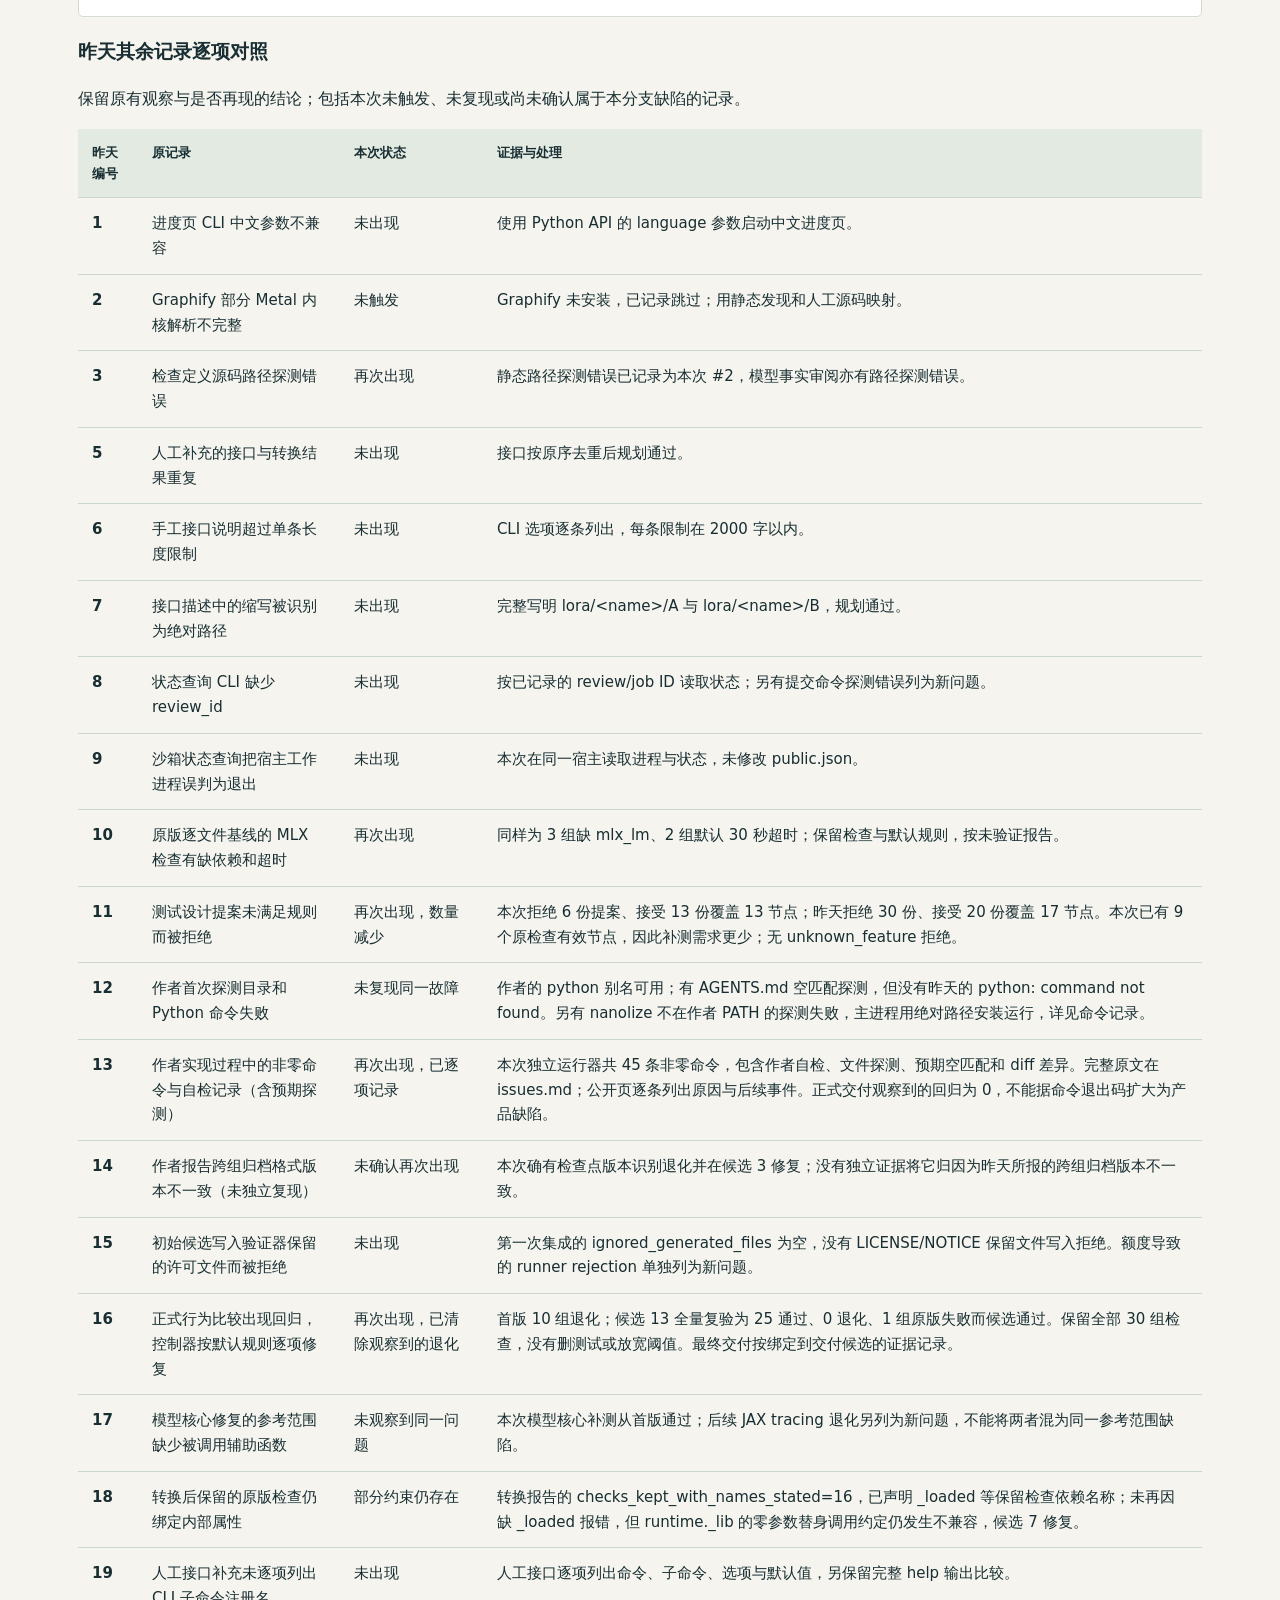
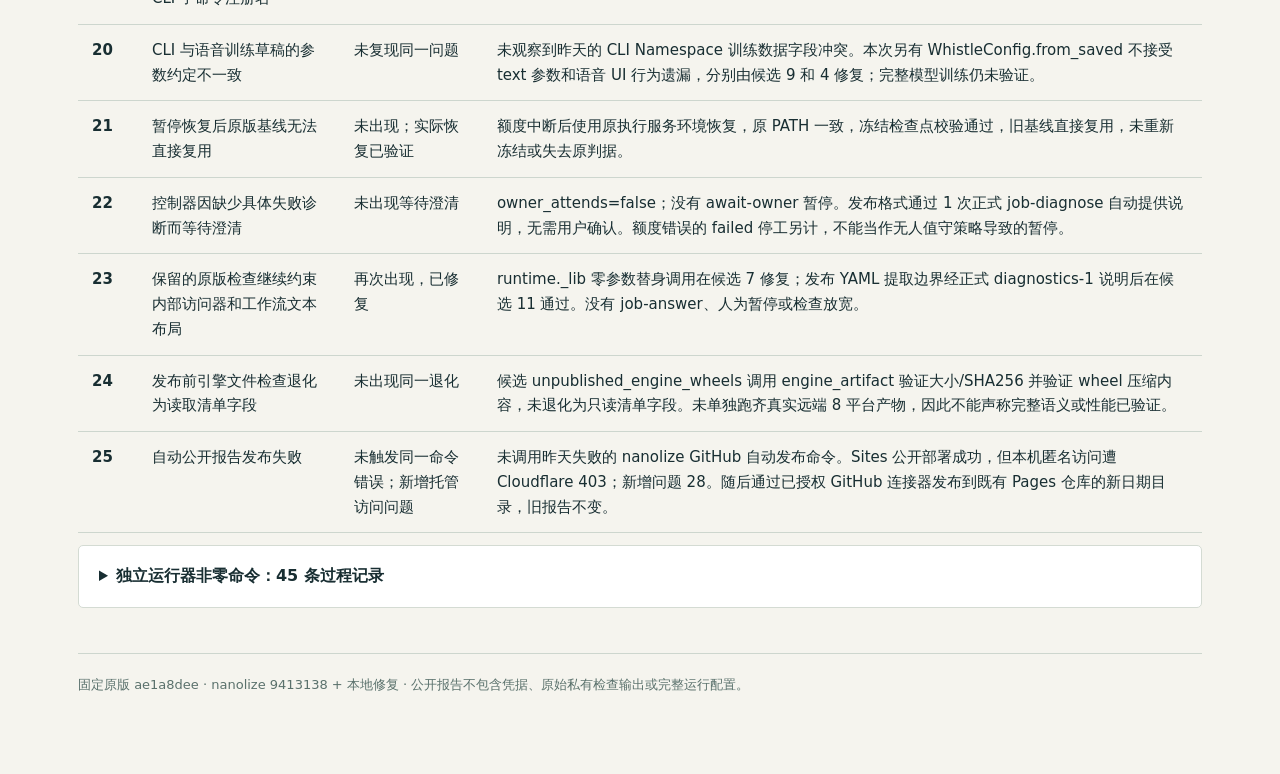
==== commit 768a034d: "Separate nanolize branch bugs from run observations in the Cactus report" ====
--- a/cactus-graph-contract-20261114-final/issues.html
+++ b/cactus-graph-contract-20261114-final/issues.html
@@ -1 +1 @@
-<!doctype html><html lang="zh-CN"><head><meta charset="utf-8"><meta name="viewport" content="width=device-width,initial-scale=1"><title>Cactus 9413138 · 问题对照</title><link rel="stylesheet" href="experiment.css"></head><body><main><nav><a href="index.html">功能图</a><a href="run-details.html">实验对比</a><a href="issues.html">问题与复现</a><a href="experiment.json">结构化结果</a></nav><header><p class="eyebrow">OBSERVATIONS / RECOVERY / REGRESSIONS</p><h1>每个问题都有记录</h1><p class="lead">先逐项核对昨天的 26 项，再列出本次新增问题；未触发的场景与已解决问题分别标明。</p></header><h2>昨天问题逐项对照</h2><div class="table-wrap"><table><thead><tr><th>#</th><th>昨天的问题</th><th>本次状态</th><th>证据与处理</th></tr></thead><tbody><tr><td>1</td><td>进度页 CLI 中文参数不兼容</td><td>未出现</td><td>使用 Python API 的 language 参数启动中文进度页。</td></tr><tr><td>2</td><td>Graphify 部分 Metal 内核解析不完整</td><td>未触发</td><td>Graphify 未安装，已记录跳过；用静态发现和人工源码映射。</td></tr><tr><td>3</td><td>检查定义源码路径探测错误</td><td>再次出现</td><td>静态路径探测错误已记录为本次 #2，模型事实审阅亦有路径探测错误。</td></tr><tr><td>4</td><td>nanolize 未将 Metal 内核识别为生产源码</td><td>再次出现</td><td>9413138 仍缺 .metal 分类，本地 be51197 修复并通过 16 项测试。</td></tr><tr><td>5</td><td>人工补充的接口与转换结果重复</td><td>未出现</td><td>接口按原序去重后规划通过。</td></tr><tr><td>6</td><td>手工接口说明超过单条长度限制</td><td>未出现</td><td>CLI 选项逐条列出，每条限制在 2000 字以内。</td></tr><tr><td>7</td><td>接口描述中的缩写被识别为绝对路径</td><td>未出现</td><td>完整写明 lora/&lt;name&gt;/A 与 lora/&lt;name&gt;/B，规划通过。</td></tr><tr><td>8</td><td>状态查询 CLI 缺少 review_id</td><td>未出现</td><td>按已记录的 review/job ID 读取状态；另有提交命令探测错误列为新问题。</td></tr><tr><td>9</td><td>沙箱状态查询把宿主工作进程误判为退出</td><td>未出现</td><td>本次在同一宿主读取进程与状态，未修改 public.json。</td></tr><tr><td>10</td><td>原版逐文件基线的 MLX 检查有缺依赖和超时</td><td>再次出现</td><td>同样为 3 组缺 mlx_lm、2 组默认 30 秒超时；保留检查与默认规则，按未验证报告。</td></tr><tr><td>11</td><td>测试设计提案未满足规则而被拒绝</td><td>再次出现，数量减少</td><td>本次拒绝 6 份提案、接受 13 份覆盖 13 节点；昨天拒绝 30 份、接受 20 份覆盖 17 节点。本次已有 9 个原检查有效节点，因此补测需求更少；无 unknown_feature 拒绝。</td></tr><tr><td>12</td><td>作者首次探测目录和 Python 命令失败</td><td>未复现同一故障</td><td>作者的 python 别名可用；有 AGENTS.md 空匹配探测，但没有昨天的 python: command not found。另有 nanolize 不在作者 PATH 的探测失败，主进程用绝对路径安装运行，详见命令记录。</td></tr><tr><td>13</td><td>作者实现过程中的非零命令与自检记录（含预期探测）</td><td>再次出现，已逐项记录</td><td>本次独立运行器共 45 条非零命令，包含作者自检、文件探测、预期空匹配和 diff 差异。完整原文在 issues.md；公开页逐条列出原因与后续事件。正式交付观察到的回归为 0，不能据命令退出码扩大为产品缺陷。</td></tr><tr><td>14</td><td>作者报告跨组归档格式版本不一致（未独立复现）</td><td>未确认再次出现</td><td>本次确有检查点版本识别退化并在候选 3 修复；没有独立证据将它归因为昨天所报的跨组归档版本不一致。</td></tr><tr><td>15</td><td>初始候选写入验证器保留的许可文件而被拒绝</td><td>未出现</td><td>第一次集成的 ignored_generated_files 为空，没有 LICENSE/NOTICE 保留文件写入拒绝。额度导致的 runner rejection 单独列为新问题。</td></tr><tr><td>16</td><td>正式行为比较出现回归，控制器按默认规则逐项修复</td><td>再次出现，已清除观察到的退化</td><td>首版 10 组退化；候选 13 全量复验为 25 通过、0 退化、1 组原版失败而候选通过。保留全部 30 组检查，没有删测试或放宽阈值。最终交付按绑定到交付候选的证据记录。</td></tr><tr><td>17</td><td>模型核心修复的参考范围缺少被调用辅助函数</td><td>未观察到同一问题</td><td>本次模型核心补测从首版通过；后续 JAX tracing 退化另列为新问题，不能将两者混为同一参考范围缺陷。</td></tr><tr><td>18</td><td>转换后保留的原版检查仍绑定内部属性</td><td>部分约束仍存在</td><td>转换报告的 checks_kept_with_names_stated=16，已声明 _loaded 等保留检查依赖名称；未再因缺 _loaded 报错，但 runtime._lib 的零参数替身调用约定仍发生不兼容，候选 7 修复。</td></tr><tr><td>19</td><td>人工接口补充未逐项列出 CLI 子命令注册名</td><td>未出现</td><td>人工接口逐项列出命令、子命令、选项与默认值，另保留完整 help 输出比较。</td></tr><tr><td>20</td><td>CLI 与语音训练草稿的参数约定不一致</td><td>未复现同一问题</td><td>未观察到昨天的 CLI Namespace 训练数据字段冲突。本次另有 WhistleConfig.from_saved 不接受 text 参数和语音 UI 行为遗漏，分别由候选 9 和 4 修复；完整模型训练仍未验证。</td></tr><tr><td>21</td><td>暂停恢复后原版基线无法直接复用</td><td>未出现；实际恢复已验证</td><td>额度中断后使用原执行服务环境恢复，原 PATH 一致，冻结检查点校验通过，旧基线直接复用，未重新冻结或失去原判据。</td></tr><tr><td>22</td><td>控制器因缺少具体失败诊断而等待澄清</td><td>未出现等待澄清</td><td>owner_attends=false；没有 await-owner 暂停。发布格式通过 1 次正式 job-diagnose 自动提供说明，无需用户确认。额度错误的 failed 停工另计，不能当作无人值守策略导致的暂停。</td></tr><tr><td>23</td><td>保留的原版检查继续约束内部访问器和工作流文本布局</td><td>再次出现，已修复</td><td>runtime._lib 零参数替身调用在候选 7 修复；发布 YAML 提取边界经正式 diagnostics-1 说明后在候选 11 通过。没有 job-answer、人为暂停或检查放宽。</td></tr><tr><td>24</td><td>发布前引擎文件检查退化为读取清单字段</td><td>未出现同一退化</td><td>候选 unpublished_engine_wheels 调用 engine_artifact 验证大小/SHA256 并验证 wheel 压缩内容，未退化为只读清单字段。未单独跑齐真实远端 8 平台产物，因此不能声称完整语义或性能已验证。</td></tr><tr><td>25</td><td>自动公开报告发布失败</td><td>未触发同一命令错误；新增托管访问问题</td><td>未调用昨天失败的 nanolize GitHub 自动发布命令。Sites 公开部署成功，但本机匿名访问遭 Cloudflare 403；新增问题 28。随后通过已授权 GitHub 连接器发布到既有 Pages 仓库的新日期目录，旧报告不变。</td></tr><tr><td>26</td><td>公开功能图在手机上初始缩放过小</td><td>再次出现，公开副本已调整</td><td>桌面初始 10.7%、手机 3.6%，标签不可读。仅把公开副本初始视角改成首节点居中、85%，保留 Fit frame、搜索、拖动与缩放，未改 nanolize 或实验结果。</td></tr></tbody></table></div><h2>本次新增问题</h2><details open><summary>1. 昨天报告读取失败</summary><p>网页工具返回 InternalError；改用 curl 读取公开页面及 experiment.json 成功，最终对照使用正确的 da80b5ab 实验。</p></details><details open><summary>4. 探测了不存在的提交子命令</summary><p>job-submit 命令不存在；按实际 review API 提交作业成功，未更改作业策略。</p></details><details open><summary>5. test_template 不接受 runtime 字段</summary><p>策略校验拒绝模板内的 runtime。仅删除不受支持的模板字段；原版检查的运行来源审计、设计和全部断言仍保留。设计模板不能继承这项额外审计，作为能力限制记录。</p></details><details open><summary>6. 原版目录被其他作业占用</summary><p>共享原版目录存在另一个活动作业的锁。取消本次尚未执行的排队作业，克隆同一原版提交到独立目录，并核对源码与所需 tokenizer 数据一致后启动；未动其他作业。</p></details><details open><summary>7. 复用提交幂等键返回已取消作业</summary><p>独立目录首次提交仍使用旧键，得到已取消的 job。换用新键后得到当前 d320acad 作业，没有重复执行旧作业。</p></details><details open><summary>8. 一条测试事实被独立审核否决</summary><p>packaging 事实把注释和 -r 行的过滤顺序说错。审核者否决该事实；98 条被接受、1 条被丢弃，原版检查未删除。</p></details><details open><summary>10. 观察脚本把带尾部说明的提示当成纯 JSON</summary><p>json.loads 报 Extra data。改为先解析首个 JSON 值再读取反馈字段，恢复只读观测；未修改作业。</p></details><details open><summary>13. 已接受补测在统一冻结验证中失效</summary><p>text-agents 补测在原版通过，但统一 knockout 只观察到导入失败。保留这份检查但不计有效叶覆盖：13 个补测节点中 12 个最终有效，26 个叶节点中 5 个仍未验证。</p></details><details open><summary>15. 读取尚为空的运行结果文件</summary><p>观察脚本误读运行中的空 result.json，产生 JSONDecodeError；同时存在两个错误模块名。改用实际文件列表并只统计完成回执，未重启或改变任务。</p></details><details open><summary>16. 问题采集脚本补丁上下文未匹配</summary><p>apply_patch 未匹配含换行转义的字符串。改用精确字符串替换，增加逐轮候选退化采集；观察脚本语法检查通过，未修改 nanolize。</p></details><details open><summary>18. 新增实际执行暴露原生产物查找失败</summary><p>本次原版 5 个原生推理案例实际通过，候选错误地把远端 manifest 当作扁平映射或 artifacts 列表，导致固定产物查找失败。原格式使用 api/version/files，files 键为相对路径；最初 interface 未枚举此格式。作者已据默认源码参考自行修正，未追加人工诊断，最终结果以复验为准。昨天这些案例全部跳过。 候选 10 正式原生推理组的 5 个案例全部执行通过。</p></details><details open><summary>19. 新补测发现 Tokenizer.md5 字段遗漏</summary><p>tokenization 的新检查使用原版公开实例字段 md5，而独立实现没有该字段；清单 interface 未枚举它。保留检查并要求实现兼容行为，未删断言。昨天该节点未形成有效叶测试。 候选 5 的正式补测通过。</p></details><details open><summary>20. 检查点修复后暴露 JAX tracing 不兼容</summary><p>第三版开始进入实际 JAX 编译路径后，候选尝试把 traced array 转成 NumPy，触发 TracerArrayConversionError。保留原检查，交由控制器继续修复；实现及性能边界按最终证据报告。昨天公开记录没有此异常。 候选 13 显式把参数传入 JIT 后正式检查通过。</p></details><details open><summary>22. 作者 Codex 用量耗尽，中断后恢复</summary><p>第十二轮作者因账户用量额度耗尽退出，最后候选仍有 1 组 JAX 回归。用户要求继续后，同账户、同配置、原环境正式恢复成功；冻结基线直接复用。故障停工单独统计，验收没有改变。该次失败回执没有 token 用量，统计注明 1 次缺失，不能把缺失量视为零。</p></details><details open><summary>24. 原版与覆盖缺口阻止候选任务评估</summary><p>完整行为接受尚未成立，默认任务评估返回 behavior_acceptance_pending。控制器以 completed_with_gaps 交付：25 组比较通过、0 退化、1 组原版失败而候选通过。没有排除检查、修改门槛或强制把任务评估判为通过；不能宣称开发成本改善。</p></details><details open><summary>25. 空任务评估摘要不代表准备成本为零</summary><p>交付 task_effort 占位摘要列出空 tasks、0 completed_runs 和未知开销，类型列表还是四类默认标签。实际准备阶段只配置 modify，已完成考官设计和 3 次原版开发求解，合计 1,419,184 tokens。报告另用运行回执列出这一成本，保留原始公开摘要并说明没有候选评估。</p></details><details open><summary>28. Sites 公共站点的匿名验证被 Cloudflare 拦截</summary><p>Sites 返回公开部署成功，但本机 urllib、curl 和新浏览器均得到 Cloudflare 403，不能声称已验证匿名可访问。没有绕过安全规则；改将本地公开静态报告发布到已有 GitHub Pages 仓库的新日期目录，保留昨天报告。具体主站访问结果以实际 HTTP/浏览器验证为准。</p></details><details open><summary>29. 报告 CSV 上传的换行转换被哈希校验捕获</summary><p>读取器把 metrics.csv 的 CRLF 转为 LF，Git blob SHA 与本地不一致，提交前校验中止。改用原始字节解码、保留换行并重新上传；所有文件哈希一致后再提交，不改变实验指标。</p></details><h2>本次复现或延续的问题</h2><details open><summary>2. 源码定位猜错文件名</summary><p>读取不存在的 review_cli.py / test_design 文件失败；改用 rg --files 定位，未影响作业。对应昨天的路径探测问题。</p></details><details open><summary>3. Metal 源码仍未计入生产代码</summary><p>9413138 的 SOURCE_SUFFIXES 仍缺 .metal。另开本地 workaround 分支补入分类和回归测试，提交 be51197；16 项相关测试通过。未推送指定分支。</p></details><details open><summary>9. 原版 MLX 失败与超时再次出现</summary><p>3 组检查因缺 mlx_lm 失败，2 组达到默认 30 秒时限；与昨天相同。保留检查和默认时限，并明确列为原版缺口。</p></details><details open><summary>11. 补测第一轮提案未通过质量门槛</summary><p>环境提案超出外部契约，distribution/grounding 没有行为失效证据，MLX 视觉提案未在原版稳定通过。按工具默认流程自动再设计，MLX 视觉随后被接受。</p></details><details open><summary>12. 工具和环境补测被审核否决</summary><p>工具测试不能区分真实注册与空装饰器；环境测试断言了偶然的重复目录项。没有放宽审核，设计阶段最终接受 13 份、拒绝 6 份。</p></details><details open><summary>14. 任务评估模块路径探测失败</summary><p>观察脚本猜测 task_effort 文件布局失败；改用实际 effort 模块路径。与昨天路径探测属于同类，主作业未受影响。</p></details><details open><summary>17. 首版候选的 10 组行为退化</summary><p>第一版独立重写在检查点识别、运行时产物及调用约定、发布流程、语音接口、tokenizer 字段和 MLX 图像预处理上出现退化；安装验证通过。全部按冻结标准交由控制器修复，最终结果见候选轮次表。</p></details><details open><summary>21. 发布文本格式耦合仍需补充诊断</summary><p>发布 YAML 的既有条目边界被改写，检查在提取脚本时失败。该配置虽计入体积，但节点映射未关联它，最初 interface 的格式描述也过于笼统。用正式 job-diagnose 补充生产文件格式与外部命令集成说明；未改检查、契约、参数或暂停作业。 候选 11 正式发布检查通过。</p></details><details open><summary>23. 恢复诊断猜错工作进程日志路径</summary><p>观察命令使用不存在的通配路径；改从 backend.json 读取实际 launch 的 worker.log，成功定位额度错误。没有修改运行代码或策略。</p></details><details open><summary>26. 报告资源路径探测错误</summary><p>QA 命令假定存在 app.js，但原生报告将脚本内嵌在 index.html。列出实际产物后改读 index.html，继续浏览器检查；没有改变运行结果。</p></details><details open><summary>27. 功能图初始缩放过小再次出现</summary><p>原生报告桌面初始 10.7%、手机 3.6%，标签不可读。仅调整公开副本的初始视角为首节点居中、85%；保留全图适配、拖动、缩放和搜索。原生证据及实验代码未变，随后重新做浏览器 QA。 桌面/手机页面及搜索、适配、缩放、拖动复验均通过。</p></details><h2>独立运行器非零命令逐项摘要</h2><p>以下 45 条包含预期探测和开发自检失败；不是 45 个产品缺陷。完整原文与后续文件事件保存在运行目录 issues.md。编排者没有修改这些会话的代码、断言或冻结参数；后续命令成功不能代替正式验证。</p><div class="table-wrap"><table><thead><tr><th>编号</th><th>角色 / 步骤</th><th>原因判断</th><th>后续结果</th></tr></thead><tbody><tr><td>1</td><td>fact_reviewer / 文件路径探测</td><td>猜测的路径不存在</td><td>同一会话随后有 4 条成功命令；后续涉及 0 个文件</td></tr><tr><td>2</td><td>fact_reviewer / 文件路径探测</td><td>猜测的路径不存在；登录 shell 的系统 profile 写入也被沙箱阻止</td><td>同一会话随后有 2 条成功命令；后续涉及 0 个文件</td></tr><tr><td>3</td><td>fact_reviewer / 文件路径探测</td><td>猜测的路径不存在</td><td>同一会话随后有 2 条成功命令；后续涉及 0 个文件</td></tr><tr><td>4</td><td>fact_reviewer / 文件路径探测</td><td>猜测的路径不存在；登录 shell 的系统 profile 写入也被沙箱阻止</td><td>同一会话随后有 4 条成功命令；后续涉及 0 个文件</td></tr><tr><td>5</td><td>fact_reviewer / 文件路径探测</td><td>猜测的路径不存在；登录 shell 的系统 profile 写入也被沙箱阻止</td><td>同一会话随后有 2 条成功命令；后续涉及 0 个文件</td></tr><tr><td>6</td><td>test_designer / 开发阶段检查</td><td>实际行为与提案或自检预期不一致，后续继续设计/实现</td><td>同一会话随后有 1 条成功命令；后续涉及 0 个文件</td></tr><tr><td>7</td><td>test_designer / 文件路径探测</td><td>猜测的路径不存在</td><td>同一会话随后有 2 条成功命令；后续涉及 1 个文件</td></tr><tr><td>8</td><td>test_designer / 模块导入</td><td>运行环境缺少依赖或草稿尚未提供对应模块</td><td>同一会话随后有 2 条成功命令；后续涉及 0 个文件</td></tr><tr><td>9</td><td>test_designer / 搜索/命令链探测</td><td>搜索无匹配或命令链后续步骤未运行；不自动构成行为失败；登录 shell 的系统 profile 写入也被沙箱阻止</td><td>同一会话随后有 2 条成功命令；后续涉及 1 个文件</td></tr><tr><td>10</td><td>test_designer / 开发阶段检查</td><td>实际行为与提案或自检预期不一致，后续继续设计/实现；登录 shell 的系统 profile 写入也被沙箱阻止</td><td>同一会话随后有 1 条成功命令；后续涉及 0 个文件</td></tr><tr><td>11</td><td>test_designer / 开发阶段检查</td><td>实际行为与提案或自检预期不一致，后续继续设计/实现</td><td>同一会话随后有 1 条成功命令；后续涉及 0 个文件</td></tr><tr><td>12</td><td>test_designer / 文件路径探测</td><td>猜测的路径不存在</td><td>没有后续成功命令事件；会话/正式结果另计；后续涉及 0 个文件</td></tr><tr><td>13</td><td>examiner / 文件路径探测</td><td>猜测的路径不存在</td><td>同一会话随后有 14 条成功命令；后续涉及 4 个文件</td></tr><tr><td>14</td><td>examiner / 文件路径探测</td><td>猜测的路径不存在</td><td>同一会话随后有 8 条成功命令；后续涉及 4 个文件</td></tr><tr><td>15</td><td>solver / Git 状态探测</td><td>任务评估工作区不是 Git 仓库</td><td>同一会话随后有 6 条成功命令；后续涉及 2 个文件</td></tr><tr><td>16</td><td>solver / 开发阶段检查</td><td>实际行为与提案或自检预期不一致，后续继续设计/实现</td><td>同一会话随后有 2 条成功命令；后续涉及 2 个文件</td></tr><tr><td>17</td><td>solver / Git 状态探测</td><td>任务评估工作区不是 Git 仓库</td><td>同一会话随后有 9 条成功命令；后续涉及 2 个文件</td></tr><tr><td>18</td><td>solver / 开发阶段检查</td><td>实际行为与提案或自检预期不一致，后续继续设计/实现</td><td>同一会话随后有 3 条成功命令；后续涉及 1 个文件</td></tr><tr><td>19</td><td>solver / Git 状态探测</td><td>任务评估工作区不是 Git 仓库</td><td>同一会话随后有 10 条成功命令；后续涉及 2 个文件</td></tr><tr><td>20</td><td>solver / 搜索/命令链探测</td><td>搜索无匹配或命令链后续步骤未运行；不自动构成行为失败</td><td>同一会话随后有 7 条成功命令；后续涉及 2 个文件</td></tr><tr><td>21</td><td>solver / 命令链非零返回</td><td>需结合本地完整输出解释；不能据退出码推断产品缺陷；登录 shell 的系统 profile 写入也被沙箱阻止</td><td>同一会话随后有 4 条成功命令；后续涉及 2 个文件</td></tr><tr><td>22</td><td>solver / 开发阶段检查</td><td>实际行为与提案或自检预期不一致，后续继续设计/实现</td><td>同一会话随后有 3 条成功命令；后续涉及 1 个文件</td></tr><tr><td>23</td><td>solver / 差异比较</td><td>diff 发现修改时返回 1，属于正常差异证据</td><td>同一会话随后有 2 条成功命令；后续涉及 0 个文件</td></tr><tr><td>24</td><td>author / 作者开发自检</td><td>草稿阶段接口或导入尚未全部实现</td><td>同一会话随后有 6 条成功命令；后续涉及 5 个文件</td></tr><tr><td>25</td><td>author / 作者开发自检</td><td>草稿阶段接口或导入尚未全部实现</td><td>同一会话随后有 2 条成功命令；后续涉及 1 个文件</td></tr><tr><td>26</td><td>author / 作者开发自检</td><td>草稿阶段接口或导入尚未全部实现</td><td>同一会话随后有 4 条成功命令；后续涉及 0 个文件</td></tr><tr><td>27</td><td>author / 作者开发自检</td><td>草稿阶段接口或导入尚未全部实现</td><td>同一会话随后有 1 条成功命令；后续涉及 0 个文件</td></tr><tr><td>28</td><td>author / 搜索/命令链探测</td><td>搜索无匹配或命令链后续步骤未运行；不自动构成行为失败</td><td>同一会话随后有 18 条成功命令；后续涉及 21 个文件</td></tr><tr><td>29</td><td>author / 命令链非零返回</td><td>需结合本地完整输出解释；不能据退出码推断产品缺陷</td><td>同一会话随后有 8 条成功命令；后续涉及 21 个文件</td></tr><tr><td>30</td><td>author / 作者开发自检</td><td>草稿阶段接口或导入尚未全部实现</td><td>同一会话随后有 4 条成功命令；后续涉及 9 个文件</td></tr><tr><td>31</td><td>author / 作者开发自检</td><td>草稿阶段接口或导入尚未全部实现</td><td>同一会话随后有 1 条成功命令；后续涉及 3 个文件</td></tr><tr><td>32</td><td>author / 作者开发自检</td><td>草稿阶段接口或导入尚未全部实现</td><td>同一会话随后有 1 条成功命令；后续涉及 0 个文件</td></tr><tr><td>33</td><td>author / 搜索/命令链探测</td><td>搜索无匹配或命令链后续步骤未运行；不自动构成行为失败</td><td>同一会话随后有 18 条成功命令；后续涉及 16 个文件</td></tr><tr><td>34</td><td>author / 搜索/命令链探测</td><td>搜索无匹配或命令链后续步骤未运行；不自动构成行为失败</td><td>同一会话随后有 17 条成功命令；后续涉及 5 个文件</td></tr><tr><td>35</td><td>author / 观察脚本</td><td>脚本将列表用于需要可哈希值的操作</td><td>同一会话随后有 14 条成功命令；后续涉及 5 个文件</td></tr><tr><td>36</td><td>author / 搜索/命令链探测</td><td>搜索无匹配或命令链后续步骤未运行；不自动构成行为失败</td><td>同一会话随后有 12 条成功命令；后续涉及 1 个文件</td></tr><tr><td>37</td><td>author / 搜索/命令链探测</td><td>搜索无匹配或命令链后续步骤未运行；不自动构成行为失败</td><td>同一会话随后有 4 条成功命令；后续涉及 1 个文件</td></tr><tr><td>38</td><td>author / 搜索/命令链探测</td><td>搜索无匹配或命令链后续步骤未运行；不自动构成行为失败</td><td>同一会话随后有 8 条成功命令；后续涉及 1 个文件</td></tr><tr><td>39</td><td>author / 作者开发自检</td><td>草稿阶段接口或导入尚未全部实现</td><td>同一会话随后有 3 条成功命令；后续涉及 1 个文件</td></tr><tr><td>40</td><td>author / 可执行文件探测</td><td>命令不在该运行器 PATH 中</td><td>同一会话随后有 1 条成功命令；后续涉及 0 个文件</td></tr><tr><td>41</td><td>author / 搜索/命令链探测</td><td>搜索无匹配或命令链后续步骤未运行；不自动构成行为失败</td><td>同一会话随后有 15 条成功命令；后续涉及 2 个文件</td></tr><tr><td>42</td><td>author / 搜索/命令链探测</td><td>搜索无匹配或命令链后续步骤未运行；不自动构成行为失败</td><td>没有后续成功命令事件；会话/正式结果另计；后续涉及 0 个文件</td></tr><tr><td>43</td><td>author / 搜索/命令链探测</td><td>搜索无匹配或命令链后续步骤未运行；不自动构成行为失败</td><td>同一会话随后有 13 条成功命令；后续涉及 4 个文件</td></tr><tr><td>44</td><td>author / 搜索/命令链探测</td><td>搜索无匹配或命令链后续步骤未运行；不自动构成行为失败</td><td>同一会话随后有 9 条成功命令；后续涉及 2 个文件</td></tr><tr><td>45</td><td>author / 搜索/命令链探测</td><td>搜索无匹配或命令链后续步骤未运行；不自动构成行为失败</td><td>同一会话随后有 7 条成功命令；后续涉及 0 个文件</td></tr></tbody></table></div><footer>固定原版 ae1a8dee · nanolize 9413138 + 本地修复 · 公开报告不包含凭据、原始私有检查输出或完整运行配置。</footer></main></body></html>+<!doctype html><html lang="zh-CN"><head><meta charset="utf-8"><meta name="viewport" content="width=device-width,initial-scale=1"><title>Cactus 9413138 · 分支 Bug 与运行记录</title><link rel="stylesheet" href="experiment.css"></head><body><main><nav><a href="index.html">功能图</a><a href="run-details.html">实验对比</a><a href="issues.html#branch-bugs">问题记录</a><a href="issues.html#run-observations">运行现象</a><a href="experiment.json">结构化结果</a></nav><header><p class="eyebrow">NANOLIZE BUGS / RUN OBSERVATIONS</p><h1>分支 Bug 与运行记录</h1><p class="lead">问题记录只收录有代码依据、需要修改 nanolize 的缺陷；运行中的返修、退回、环境阻塞和操作记录单列。</p><p><a href="#branch-bugs">问题记录 · 3 项分支 Bug</a>　<a href="#run-observations">运行现象与过程记录</a></p></header><section id="branch-bugs" aria-labelledby="branch-bugs-title"><h2 id="branch-bugs-title">问题记录：需要修改 nanolize 分支的 Bug</h2><p>范围为本次运行使用的 <code>claude/graph-contract-field-fixes / 9413138</code>。以下三项均列出错误行为、代码原因、修改位置和修复状态；状态针对本次源码快照。</p><article id="bug-N1"><h3>N1. Metal 内核遗漏生产源码分类</h3><div class="table-wrap"><table><thead><tr><th>项目</th><th>记录</th></tr></thead><tbody><tr><td>错误行为</td><td>9413138 的 SOURCE_SUFFIXES 不包含 .metal，导致 Cactus 的 7 个 Metal 内核未被识别为生产源码，影响功能归属和体积计量。</td></tr><tr><td>代码原因</td><td>repository.py 依据后缀分类源码，Metal 后缀缺失。</td></tr><tr><td>需要修改</td><td>在 src/nanolize/repository.py 的 SOURCE_SUFFIXES 中加入 .metal，并覆盖生产源码归属与 token 度量。</td></tr><tr><td>修复状态</td><td>本地已修复：be51197；16 项相关测试通过。未推送或合入原分支。</td></tr><tr><td>证据位置</td><td>src/nanolize/repository.py:45；tests/test_code_size.py；本次原记录 #3 / 昨天 #4</td></tr></tbody></table></div></article><article id="bug-N2"><h3>N2. 未评估任务摘要显示错误的任务类型</h3><div class="table-wrap"><table><thead><tr><th>项目</th><th>记录</th></tr></thead><tbody><tr><td>错误行为</td><td>本次实际配置 task_types=[&quot;modify&quot;]；交付的 task_effort.task_types 却是 understand、diagnose、modify、execute 四类。</td></tr><tr><td>代码原因</td><td>execution.py 的 behavior_acceptance_pending 返回值未带 policy；effort_public.py 随后退回四类旧默认值。这是配置到公开摘要的信息丢失。</td></tr><tr><td>需要修改</td><td>未评估结果也应传递实际 task_types 等公开策略字段，并验证公开摘要与冻结配置一致。涉及 src/nanolize/execution.py 与 src/nanolize/effort_public.py。</td></tr><tr><td>修复状态</td><td>分支代码尚未修复；本报告单独注明真实配置。准备成本与候选评估未执行的过程记录见下方原记录 #25。</td></tr><tr><td>证据位置</td><td>src/nanolize/execution.py:2642；src/nanolize/effort_public.py:294；本次 config.json 与 public.json / 原记录 #25</td></tr></tbody></table></div></article><article id="bug-N3"><h3>N3. 功能图初次渲染缩放至文字不可读</h3><div class="table-wrap"><table><thead><tr><th>项目</th><th>记录</th></tr></thead><tbody><tr><td>错误行为</td><td>同一份报告桌面初始缩放为 10.7%，手机为 3.6%；手机 20px 标签的实际渲染高度约 0.866px。</td></tr><tr><td>代码原因</td><td>viewer.js 首次渲染无条件调用 fitTree，将整张宽图塞入视窗；fitCamera 允许缩小到 0.5%，缺少初始视角可读性约束。</td></tr><tr><td>需要修改</td><td>修改 src/nanolize/assets/viewer.js 的初始视角，使用可读缩放并定位节点，保留用户主动选择的 Fit frame 功能。</td></tr><tr><td>修复状态</td><td>分支代码尚未修复；仅公开 HTML 副本采用首节点居中、85% 的处理。桌面/手机搜索、适配、缩放和拖动检查通过。</td></tr><tr><td>证据位置</td><td>src/nanolize/assets/viewer.js:438；src/nanolize/assets/viewer.js:649；notes/report-qa.json、notes/report-interactions.json / 本次原记录 #27 / 昨天 #26</td></tr></tbody></table></div></article><h3>与昨天的分支 Bug 对照</h3><div class="table-wrap"><table><thead><tr><th>昨天编号</th><th>分支 Bug</th><th>本次状态</th><th>证据与处理</th></tr></thead><tbody><tr><td>4</td><td>nanolize 未将 Metal 内核识别为生产源码</td><td>再次出现</td><td>9413138 仍缺 .metal 分类，本地 be51197 修复并通过 16 项测试。</td></tr><tr><td>26</td><td>公开功能图在手机上初始缩放过小</td><td>再次出现，公开副本已调整</td><td>桌面初始 10.7%、手机 3.6%，标签不可读。仅把公开副本初始视角改成首节点居中、85%，保留 Fit frame、搜索、拖动与缩放，未改 nanolize 或实验结果。</td></tr></tbody></table></div><p>N2 是本次新增确认的分支缺陷。昨天其余 24 项原记录在下方逐项保留；未确认需要修改本分支的项目不计入本节。<a href="branch-bugs.json">下载分支 Bug 清单</a></p></section><section id="run-observations" aria-labelledby="run-observations-title"><h2 id="run-observations-title">运行现象与过程记录</h2><p>此节记录防默写退回、质量审核拒绝、候选返修、平台依赖、额度中断、操作失误与发布过程。它们帮助解释运行经过，不作为 nanolize 分支 Bug 计数。原记录编号保留，便于对照本地 issues.md。</p><h3>防默写执行记录</h3><div class="table-wrap"><table><thead><tr><th>记录项</th><th>本次结果</th></tr></thead><tbody><tr><td>退回的不同文件</td><td>0 个</td></tr><tr><td>累计退回次数</td><td>0 次</td></tr><tr><td>跨路径重合</td><td>8%</td></tr></tbody></table></div><p>本次没有防默写退回；发生退回时按运行过程记录，只有另有证据表明判定逻辑错误时才列为代码缺陷。</p><h3>本次新增观测</h3><details id="record-1"><summary>1. 昨天报告读取失败</summary><p>网页工具返回 InternalError；改用 curl 读取公开页面及 experiment.json 成功，最终对照使用正确的 da80b5ab 实验。</p></details><details id="record-4"><summary>4. 探测了不存在的提交子命令</summary><p>job-submit 命令不存在；按实际 review API 提交作业成功，未更改作业策略。</p></details><details id="record-5"><summary>5. test_template 不接受 runtime 字段</summary><p>策略校验拒绝模板内的 runtime。仅删除不受支持的模板字段；原版检查的运行来源审计、设计和全部断言仍保留。设计模板不能继承这项额外审计，作为能力限制记录。</p></details><details id="record-6"><summary>6. 原版目录被其他作业占用</summary><p>共享原版目录存在另一个活动作业的锁。取消本次尚未执行的排队作业，克隆同一原版提交到独立目录，并核对源码与所需 tokenizer 数据一致后启动；未动其他作业。</p></details><details id="record-7"><summary>7. 复用提交幂等键返回已取消作业</summary><p>独立目录首次提交仍使用旧键，得到已取消的 job。换用新键后得到当前 d320acad 作业，没有重复执行旧作业。</p></details><details id="record-8"><summary>8. 一条测试事实被独立审核否决</summary><p>packaging 事实把注释和 -r 行的过滤顺序说错。审核者否决该事实；98 条被接受、1 条被丢弃，原版检查未删除。</p></details><details id="record-10"><summary>10. 观察脚本把带尾部说明的提示当成纯 JSON</summary><p>json.loads 报 Extra data。改为先解析首个 JSON 值再读取反馈字段，恢复只读观测；未修改作业。</p></details><details id="record-13"><summary>13. 已接受补测在统一冻结验证中失效</summary><p>text-agents 补测在原版通过，但统一 knockout 只观察到导入失败。保留这份检查但不计有效叶覆盖：13 个补测节点中 12 个最终有效，26 个叶节点中 5 个仍未验证。</p></details><details id="record-15"><summary>15. 读取尚为空的运行结果文件</summary><p>观察脚本误读运行中的空 result.json，产生 JSONDecodeError；同时存在两个错误模块名。改用实际文件列表并只统计完成回执，未重启或改变任务。</p></details><details id="record-16"><summary>16. 问题采集脚本补丁上下文未匹配</summary><p>apply_patch 未匹配含换行转义的字符串。改用精确字符串替换，增加逐轮候选退化采集；观察脚本语法检查通过，未修改 nanolize。</p></details><details id="record-18"><summary>18. 新增实际执行暴露原生产物查找失败</summary><p>本次原版 5 个原生推理案例实际通过，候选错误地把远端 manifest 当作扁平映射或 artifacts 列表，导致固定产物查找失败。原格式使用 api/version/files，files 键为相对路径；最初 interface 未枚举此格式。作者已据默认源码参考自行修正，未追加人工诊断，最终结果以复验为准。昨天这些案例全部跳过。 候选 10 正式原生推理组的 5 个案例全部执行通过。</p></details><details id="record-19"><summary>19. 新补测发现 Tokenizer.md5 字段遗漏</summary><p>tokenization 的新检查使用原版公开实例字段 md5，而独立实现没有该字段；清单 interface 未枚举它。保留检查并要求实现兼容行为，未删断言。昨天该节点未形成有效叶测试。 候选 5 的正式补测通过。</p></details><details id="record-20"><summary>20. 检查点修复后暴露 JAX tracing 不兼容</summary><p>第三版开始进入实际 JAX 编译路径后，候选尝试把 traced array 转成 NumPy，触发 TracerArrayConversionError。保留原检查，交由控制器继续修复；实现及性能边界按最终证据报告。昨天公开记录没有此异常。 候选 13 显式把参数传入 JIT 后正式检查通过。</p></details><details id="record-22"><summary>22. 作者 Codex 用量耗尽，中断后恢复</summary><p>第十二轮作者因账户用量额度耗尽退出，最后候选仍有 1 组 JAX 回归。用户要求继续后，同账户、同配置、原环境正式恢复成功；冻结基线直接复用。故障停工单独统计，验收没有改变。该次失败回执没有 token 用量，统计注明 1 次缺失，不能把缺失量视为零。</p></details><details id="record-24"><summary>24. 原版与覆盖缺口阻止候选任务评估</summary><p>完整行为接受尚未成立，默认任务评估返回 behavior_acceptance_pending。控制器以 completed_with_gaps 交付：25 组比较通过、0 退化、1 组原版失败而候选通过。没有排除检查、修改门槛或强制把任务评估判为通过；不能宣称开发成本改善。</p></details><details id="record-25"><summary>25. 任务准备成本与候选评估的统计口径</summary><p>原版准备阶段完成考官设计与 3 次 modify 开发求解，合计 1,419,184 tokens；候选评估因行为接受未成立而未执行。交付中的空评估结果不能用来推断准备成本为零，报告已用运行回执另列准备成本。错误任务类型的序列化问题单独列在 Bug N2。</p></details><details id="record-28"><summary>28. Sites 公共站点的匿名验证被 Cloudflare 拦截</summary><p>Sites 返回公开部署成功，但本机 urllib、curl 和新浏览器均得到 Cloudflare 403，不能声称已验证匿名可访问。没有绕过安全规则；改将本地公开静态报告发布到已有 GitHub Pages 仓库的新日期目录，保留昨天报告。具体主站访问结果以实际 HTTP/浏览器验证为准。</p></details><details id="record-29"><summary>29. 报告 CSV 上传的换行转换被哈希校验捕获</summary><p>读取器把 metrics.csv 的 CRLF 转为 LF，Git blob SHA 与本地不一致，提交前校验中止。改用原始字节解码、保留换行并重新上传；所有文件哈希一致后再提交，不改变实验指标。</p></details><h3>本次复现或延续的记录</h3><details id="record-2"><summary>2. 源码定位猜错文件名</summary><p>读取不存在的 review_cli.py / test_design 文件失败；改用 rg --files 定位，未影响作业。对应昨天的路径探测问题。</p></details><details id="record-9"><summary>9. 原版 MLX 失败与超时再次出现</summary><p>3 组检查因缺 mlx_lm 失败，2 组达到默认 30 秒时限；与昨天相同。保留检查和默认时限，并明确列为原版缺口。</p></details><details id="record-11"><summary>11. 补测第一轮提案未通过质量门槛</summary><p>环境提案超出外部契约，distribution/grounding 没有行为失效证据，MLX 视觉提案未在原版稳定通过。按工具默认流程自动再设计，MLX 视觉随后被接受。</p></details><details id="record-12"><summary>12. 工具和环境补测被审核否决</summary><p>工具测试不能区分真实注册与空装饰器；环境测试断言了偶然的重复目录项。没有放宽审核，设计阶段最终接受 13 份、拒绝 6 份。</p></details><details id="record-14"><summary>14. 任务评估模块路径探测失败</summary><p>观察脚本猜测 task_effort 文件布局失败；改用实际 effort 模块路径。与昨天路径探测属于同类，主作业未受影响。</p></details><details id="record-17"><summary>17. 首版候选的 10 组行为退化</summary><p>第一版独立重写在检查点识别、运行时产物及调用约定、发布流程、语音接口、tokenizer 字段和 MLX 图像预处理上出现退化；安装验证通过。全部按冻结标准交由控制器修复，最终结果见候选轮次表。</p></details><details id="record-21"><summary>21. 发布文本格式耦合仍需补充诊断</summary><p>发布 YAML 的既有条目边界被改写，检查在提取脚本时失败。该配置虽计入体积，但节点映射未关联它，最初 interface 的格式描述也过于笼统。用正式 job-diagnose 补充生产文件格式与外部命令集成说明；未改检查、契约、参数或暂停作业。 候选 11 正式发布检查通过。</p></details><details id="record-23"><summary>23. 恢复诊断猜错工作进程日志路径</summary><p>观察命令使用不存在的通配路径；改从 backend.json 读取实际 launch 的 worker.log，成功定位额度错误。没有修改运行代码或策略。</p></details><details id="record-26"><summary>26. 报告资源路径探测错误</summary><p>QA 命令假定存在 app.js，但原生报告将脚本内嵌在 index.html。列出实际产物后改读 index.html，继续浏览器检查；没有改变运行结果。</p></details><h3>昨天其余记录逐项对照</h3><p>保留原有观察与是否再现的结论；包括本次未触发、未复现或尚未确认属于本分支缺陷的记录。</p><div class="table-wrap"><table><thead><tr><th>昨天编号</th><th>原记录</th><th>本次状态</th><th>证据与处理</th></tr></thead><tbody><tr><td>1</td><td>进度页 CLI 中文参数不兼容</td><td>未出现</td><td>使用 Python API 的 language 参数启动中文进度页。</td></tr><tr><td>2</td><td>Graphify 部分 Metal 内核解析不完整</td><td>未触发</td><td>Graphify 未安装，已记录跳过；用静态发现和人工源码映射。</td></tr><tr><td>3</td><td>检查定义源码路径探测错误</td><td>再次出现</td><td>静态路径探测错误已记录为本次 #2，模型事实审阅亦有路径探测错误。</td></tr><tr><td>5</td><td>人工补充的接口与转换结果重复</td><td>未出现</td><td>接口按原序去重后规划通过。</td></tr><tr><td>6</td><td>手工接口说明超过单条长度限制</td><td>未出现</td><td>CLI 选项逐条列出，每条限制在 2000 字以内。</td></tr><tr><td>7</td><td>接口描述中的缩写被识别为绝对路径</td><td>未出现</td><td>完整写明 lora/&lt;name&gt;/A 与 lora/&lt;name&gt;/B，规划通过。</td></tr><tr><td>8</td><td>状态查询 CLI 缺少 review_id</td><td>未出现</td><td>按已记录的 review/job ID 读取状态；另有提交命令探测错误列为新问题。</td></tr><tr><td>9</td><td>沙箱状态查询把宿主工作进程误判为退出</td><td>未出现</td><td>本次在同一宿主读取进程与状态，未修改 public.json。</td></tr><tr><td>10</td><td>原版逐文件基线的 MLX 检查有缺依赖和超时</td><td>再次出现</td><td>同样为 3 组缺 mlx_lm、2 组默认 30 秒超时；保留检查与默认规则，按未验证报告。</td></tr><tr><td>11</td><td>测试设计提案未满足规则而被拒绝</td><td>再次出现，数量减少</td><td>本次拒绝 6 份提案、接受 13 份覆盖 13 节点；昨天拒绝 30 份、接受 20 份覆盖 17 节点。本次已有 9 个原检查有效节点，因此补测需求更少；无 unknown_feature 拒绝。</td></tr><tr><td>12</td><td>作者首次探测目录和 Python 命令失败</td><td>未复现同一故障</td><td>作者的 python 别名可用；有 AGENTS.md 空匹配探测，但没有昨天的 python: command not found。另有 nanolize 不在作者 PATH 的探测失败，主进程用绝对路径安装运行，详见命令记录。</td></tr><tr><td>13</td><td>作者实现过程中的非零命令与自检记录（含预期探测）</td><td>再次出现，已逐项记录</td><td>本次独立运行器共 45 条非零命令，包含作者自检、文件探测、预期空匹配和 diff 差异。完整原文在 issues.md；公开页逐条列出原因与后续事件。正式交付观察到的回归为 0，不能据命令退出码扩大为产品缺陷。</td></tr><tr><td>14</td><td>作者报告跨组归档格式版本不一致（未独立复现）</td><td>未确认再次出现</td><td>本次确有检查点版本识别退化并在候选 3 修复；没有独立证据将它归因为昨天所报的跨组归档版本不一致。</td></tr><tr><td>15</td><td>初始候选写入验证器保留的许可文件而被拒绝</td><td>未出现</td><td>第一次集成的 ignored_generated_files 为空，没有 LICENSE/NOTICE 保留文件写入拒绝。额度导致的 runner rejection 单独列为新问题。</td></tr><tr><td>16</td><td>正式行为比较出现回归，控制器按默认规则逐项修复</td><td>再次出现，已清除观察到的退化</td><td>首版 10 组退化；候选 13 全量复验为 25 通过、0 退化、1 组原版失败而候选通过。保留全部 30 组检查，没有删测试或放宽阈值。最终交付按绑定到交付候选的证据记录。</td></tr><tr><td>17</td><td>模型核心修复的参考范围缺少被调用辅助函数</td><td>未观察到同一问题</td><td>本次模型核心补测从首版通过；后续 JAX tracing 退化另列为新问题，不能将两者混为同一参考范围缺陷。</td></tr><tr><td>18</td><td>转换后保留的原版检查仍绑定内部属性</td><td>部分约束仍存在</td><td>转换报告的 checks_kept_with_names_stated=16，已声明 _loaded 等保留检查依赖名称；未再因缺 _loaded 报错，但 runtime._lib 的零参数替身调用约定仍发生不兼容，候选 7 修复。</td></tr><tr><td>19</td><td>人工接口补充未逐项列出 CLI 子命令注册名</td><td>未出现</td><td>人工接口逐项列出命令、子命令、选项与默认值，另保留完整 help 输出比较。</td></tr><tr><td>20</td><td>CLI 与语音训练草稿的参数约定不一致</td><td>未复现同一问题</td><td>未观察到昨天的 CLI Namespace 训练数据字段冲突。本次另有 WhistleConfig.from_saved 不接受 text 参数和语音 UI 行为遗漏，分别由候选 9 和 4 修复；完整模型训练仍未验证。</td></tr><tr><td>21</td><td>暂停恢复后原版基线无法直接复用</td><td>未出现；实际恢复已验证</td><td>额度中断后使用原执行服务环境恢复，原 PATH 一致，冻结检查点校验通过，旧基线直接复用，未重新冻结或失去原判据。</td></tr><tr><td>22</td><td>控制器因缺少具体失败诊断而等待澄清</td><td>未出现等待澄清</td><td>owner_attends=false；没有 await-owner 暂停。发布格式通过 1 次正式 job-diagnose 自动提供说明，无需用户确认。额度错误的 failed 停工另计，不能当作无人值守策略导致的暂停。</td></tr><tr><td>23</td><td>保留的原版检查继续约束内部访问器和工作流文本布局</td><td>再次出现，已修复</td><td>runtime._lib 零参数替身调用在候选 7 修复；发布 YAML 提取边界经正式 diagnostics-1 说明后在候选 11 通过。没有 job-answer、人为暂停或检查放宽。</td></tr><tr><td>24</td><td>发布前引擎文件检查退化为读取清单字段</td><td>未出现同一退化</td><td>候选 unpublished_engine_wheels 调用 engine_artifact 验证大小/SHA256 并验证 wheel 压缩内容，未退化为只读清单字段。未单独跑齐真实远端 8 平台产物，因此不能声称完整语义或性能已验证。</td></tr><tr><td>25</td><td>自动公开报告发布失败</td><td>未触发同一命令错误；新增托管访问问题</td><td>未调用昨天失败的 nanolize GitHub 自动发布命令。Sites 公开部署成功，但本机匿名访问遭 Cloudflare 403；新增问题 28。随后通过已授权 GitHub 连接器发布到既有 Pages 仓库的新日期目录，旧报告不变。</td></tr></tbody></table></div><details><summary>独立运行器非零命令：45 条过程记录</summary><p>包含预期的空匹配、差异比较和开发自检。完整原文与后续文件事件保存在运行目录 issues.md；非零退出不等于产品缺陷，后续命令成功也不等于正式验证通过。</p><div class="table-wrap"><table><thead><tr><th>编号</th><th>角色 / 步骤</th><th>原因判断</th><th>后续结果</th></tr></thead><tbody><tr><td>1</td><td>fact_reviewer / 文件路径探测</td><td>猜测的路径不存在</td><td>同一会话随后有 4 条成功命令；后续涉及 0 个文件</td></tr><tr><td>2</td><td>fact_reviewer / 文件路径探测</td><td>猜测的路径不存在；登录 shell 的系统 profile 写入也被沙箱阻止</td><td>同一会话随后有 2 条成功命令；后续涉及 0 个文件</td></tr><tr><td>3</td><td>fact_reviewer / 文件路径探测</td><td>猜测的路径不存在</td><td>同一会话随后有 2 条成功命令；后续涉及 0 个文件</td></tr><tr><td>4</td><td>fact_reviewer / 文件路径探测</td><td>猜测的路径不存在；登录 shell 的系统 profile 写入也被沙箱阻止</td><td>同一会话随后有 4 条成功命令；后续涉及 0 个文件</td></tr><tr><td>5</td><td>fact_reviewer / 文件路径探测</td><td>猜测的路径不存在；登录 shell 的系统 profile 写入也被沙箱阻止</td><td>同一会话随后有 2 条成功命令；后续涉及 0 个文件</td></tr><tr><td>6</td><td>test_designer / 开发阶段检查</td><td>实际行为与提案或自检预期不一致，后续继续设计/实现</td><td>同一会话随后有 1 条成功命令；后续涉及 0 个文件</td></tr><tr><td>7</td><td>test_designer / 文件路径探测</td><td>猜测的路径不存在</td><td>同一会话随后有 2 条成功命令；后续涉及 1 个文件</td></tr><tr><td>8</td><td>test_designer / 模块导入</td><td>运行环境缺少依赖或草稿尚未提供对应模块</td><td>同一会话随后有 2 条成功命令；后续涉及 0 个文件</td></tr><tr><td>9</td><td>test_designer / 搜索/命令链探测</td><td>搜索无匹配或命令链后续步骤未运行；不自动构成行为失败；登录 shell 的系统 profile 写入也被沙箱阻止</td><td>同一会话随后有 2 条成功命令；后续涉及 1 个文件</td></tr><tr><td>10</td><td>test_designer / 开发阶段检查</td><td>实际行为与提案或自检预期不一致，后续继续设计/实现；登录 shell 的系统 profile 写入也被沙箱阻止</td><td>同一会话随后有 1 条成功命令；后续涉及 0 个文件</td></tr><tr><td>11</td><td>test_designer / 开发阶段检查</td><td>实际行为与提案或自检预期不一致，后续继续设计/实现</td><td>同一会话随后有 1 条成功命令；后续涉及 0 个文件</td></tr><tr><td>12</td><td>test_designer / 文件路径探测</td><td>猜测的路径不存在</td><td>没有后续成功命令事件；会话/正式结果另计；后续涉及 0 个文件</td></tr><tr><td>13</td><td>examiner / 文件路径探测</td><td>猜测的路径不存在</td><td>同一会话随后有 14 条成功命令；后续涉及 4 个文件</td></tr><tr><td>14</td><td>examiner / 文件路径探测</td><td>猜测的路径不存在</td><td>同一会话随后有 8 条成功命令；后续涉及 4 个文件</td></tr><tr><td>15</td><td>solver / Git 状态探测</td><td>任务评估工作区不是 Git 仓库</td><td>同一会话随后有 6 条成功命令；后续涉及 2 个文件</td></tr><tr><td>16</td><td>solver / 开发阶段检查</td><td>实际行为与提案或自检预期不一致，后续继续设计/实现</td><td>同一会话随后有 2 条成功命令；后续涉及 2 个文件</td></tr><tr><td>17</td><td>solver / Git 状态探测</td><td>任务评估工作区不是 Git 仓库</td><td>同一会话随后有 9 条成功命令；后续涉及 2 个文件</td></tr><tr><td>18</td><td>solver / 开发阶段检查</td><td>实际行为与提案或自检预期不一致，后续继续设计/实现</td><td>同一会话随后有 3 条成功命令；后续涉及 1 个文件</td></tr><tr><td>19</td><td>solver / Git 状态探测</td><td>任务评估工作区不是 Git 仓库</td><td>同一会话随后有 10 条成功命令；后续涉及 2 个文件</td></tr><tr><td>20</td><td>solver / 搜索/命令链探测</td><td>搜索无匹配或命令链后续步骤未运行；不自动构成行为失败</td><td>同一会话随后有 7 条成功命令；后续涉及 2 个文件</td></tr><tr><td>21</td><td>solver / 命令链非零返回</td><td>需结合本地完整输出解释；不能据退出码推断产品缺陷；登录 shell 的系统 profile 写入也被沙箱阻止</td><td>同一会话随后有 4 条成功命令；后续涉及 2 个文件</td></tr><tr><td>22</td><td>solver / 开发阶段检查</td><td>实际行为与提案或自检预期不一致，后续继续设计/实现</td><td>同一会话随后有 3 条成功命令；后续涉及 1 个文件</td></tr><tr><td>23</td><td>solver / 差异比较</td><td>diff 发现修改时返回 1，属于正常差异证据</td><td>同一会话随后有 2 条成功命令；后续涉及 0 个文件</td></tr><tr><td>24</td><td>author / 作者开发自检</td><td>草稿阶段接口或导入尚未全部实现</td><td>同一会话随后有 6 条成功命令；后续涉及 5 个文件</td></tr><tr><td>25</td><td>author / 作者开发自检</td><td>草稿阶段接口或导入尚未全部实现</td><td>同一会话随后有 2 条成功命令；后续涉及 1 个文件</td></tr><tr><td>26</td><td>author / 作者开发自检</td><td>草稿阶段接口或导入尚未全部实现</td><td>同一会话随后有 4 条成功命令；后续涉及 0 个文件</td></tr><tr><td>27</td><td>author / 作者开发自检</td><td>草稿阶段接口或导入尚未全部实现</td><td>同一会话随后有 1 条成功命令；后续涉及 0 个文件</td></tr><tr><td>28</td><td>author / 搜索/命令链探测</td><td>搜索无匹配或命令链后续步骤未运行；不自动构成行为失败</td><td>同一会话随后有 18 条成功命令；后续涉及 21 个文件</td></tr><tr><td>29</td><td>author / 命令链非零返回</td><td>需结合本地完整输出解释；不能据退出码推断产品缺陷</td><td>同一会话随后有 8 条成功命令；后续涉及 21 个文件</td></tr><tr><td>30</td><td>author / 作者开发自检</td><td>草稿阶段接口或导入尚未全部实现</td><td>同一会话随后有 4 条成功命令；后续涉及 9 个文件</td></tr><tr><td>31</td><td>author / 作者开发自检</td><td>草稿阶段接口或导入尚未全部实现</td><td>同一会话随后有 1 条成功命令；后续涉及 3 个文件</td></tr><tr><td>32</td><td>author / 作者开发自检</td><td>草稿阶段接口或导入尚未全部实现</td><td>同一会话随后有 1 条成功命令；后续涉及 0 个文件</td></tr><tr><td>33</td><td>author / 搜索/命令链探测</td><td>搜索无匹配或命令链后续步骤未运行；不自动构成行为失败</td><td>同一会话随后有 18 条成功命令；后续涉及 16 个文件</td></tr><tr><td>34</td><td>author / 搜索/命令链探测</td><td>搜索无匹配或命令链后续步骤未运行；不自动构成行为失败</td><td>同一会话随后有 17 条成功命令；后续涉及 5 个文件</td></tr><tr><td>35</td><td>author / 观察脚本</td><td>脚本将列表用于需要可哈希值的操作</td><td>同一会话随后有 14 条成功命令；后续涉及 5 个文件</td></tr><tr><td>36</td><td>author / 搜索/命令链探测</td><td>搜索无匹配或命令链后续步骤未运行；不自动构成行为失败</td><td>同一会话随后有 12 条成功命令；后续涉及 1 个文件</td></tr><tr><td>37</td><td>author / 搜索/命令链探测</td><td>搜索无匹配或命令链后续步骤未运行；不自动构成行为失败</td><td>同一会话随后有 4 条成功命令；后续涉及 1 个文件</td></tr><tr><td>38</td><td>author / 搜索/命令链探测</td><td>搜索无匹配或命令链后续步骤未运行；不自动构成行为失败</td><td>同一会话随后有 8 条成功命令；后续涉及 1 个文件</td></tr><tr><td>39</td><td>author / 作者开发自检</td><td>草稿阶段接口或导入尚未全部实现</td><td>同一会话随后有 3 条成功命令；后续涉及 1 个文件</td></tr><tr><td>40</td><td>author / 可执行文件探测</td><td>命令不在该运行器 PATH 中</td><td>同一会话随后有 1 条成功命令；后续涉及 0 个文件</td></tr><tr><td>41</td><td>author / 搜索/命令链探测</td><td>搜索无匹配或命令链后续步骤未运行；不自动构成行为失败</td><td>同一会话随后有 15 条成功命令；后续涉及 2 个文件</td></tr><tr><td>42</td><td>author / 搜索/命令链探测</td><td>搜索无匹配或命令链后续步骤未运行；不自动构成行为失败</td><td>没有后续成功命令事件；会话/正式结果另计；后续涉及 0 个文件</td></tr><tr><td>43</td><td>author / 搜索/命令链探测</td><td>搜索无匹配或命令链后续步骤未运行；不自动构成行为失败</td><td>同一会话随后有 13 条成功命令；后续涉及 4 个文件</td></tr><tr><td>44</td><td>author / 搜索/命令链探测</td><td>搜索无匹配或命令链后续步骤未运行；不自动构成行为失败</td><td>同一会话随后有 9 条成功命令；后续涉及 2 个文件</td></tr><tr><td>45</td><td>author / 搜索/命令链探测</td><td>搜索无匹配或命令链后续步骤未运行；不自动构成行为失败</td><td>同一会话随后有 7 条成功命令；后续涉及 0 个文件</td></tr></tbody></table></div></details></section><footer>固定原版 ae1a8dee · nanolize 9413138 + 本地修复 · 公开报告不包含凭据、原始私有检查输出或完整运行配置。</footer></main></body></html>
